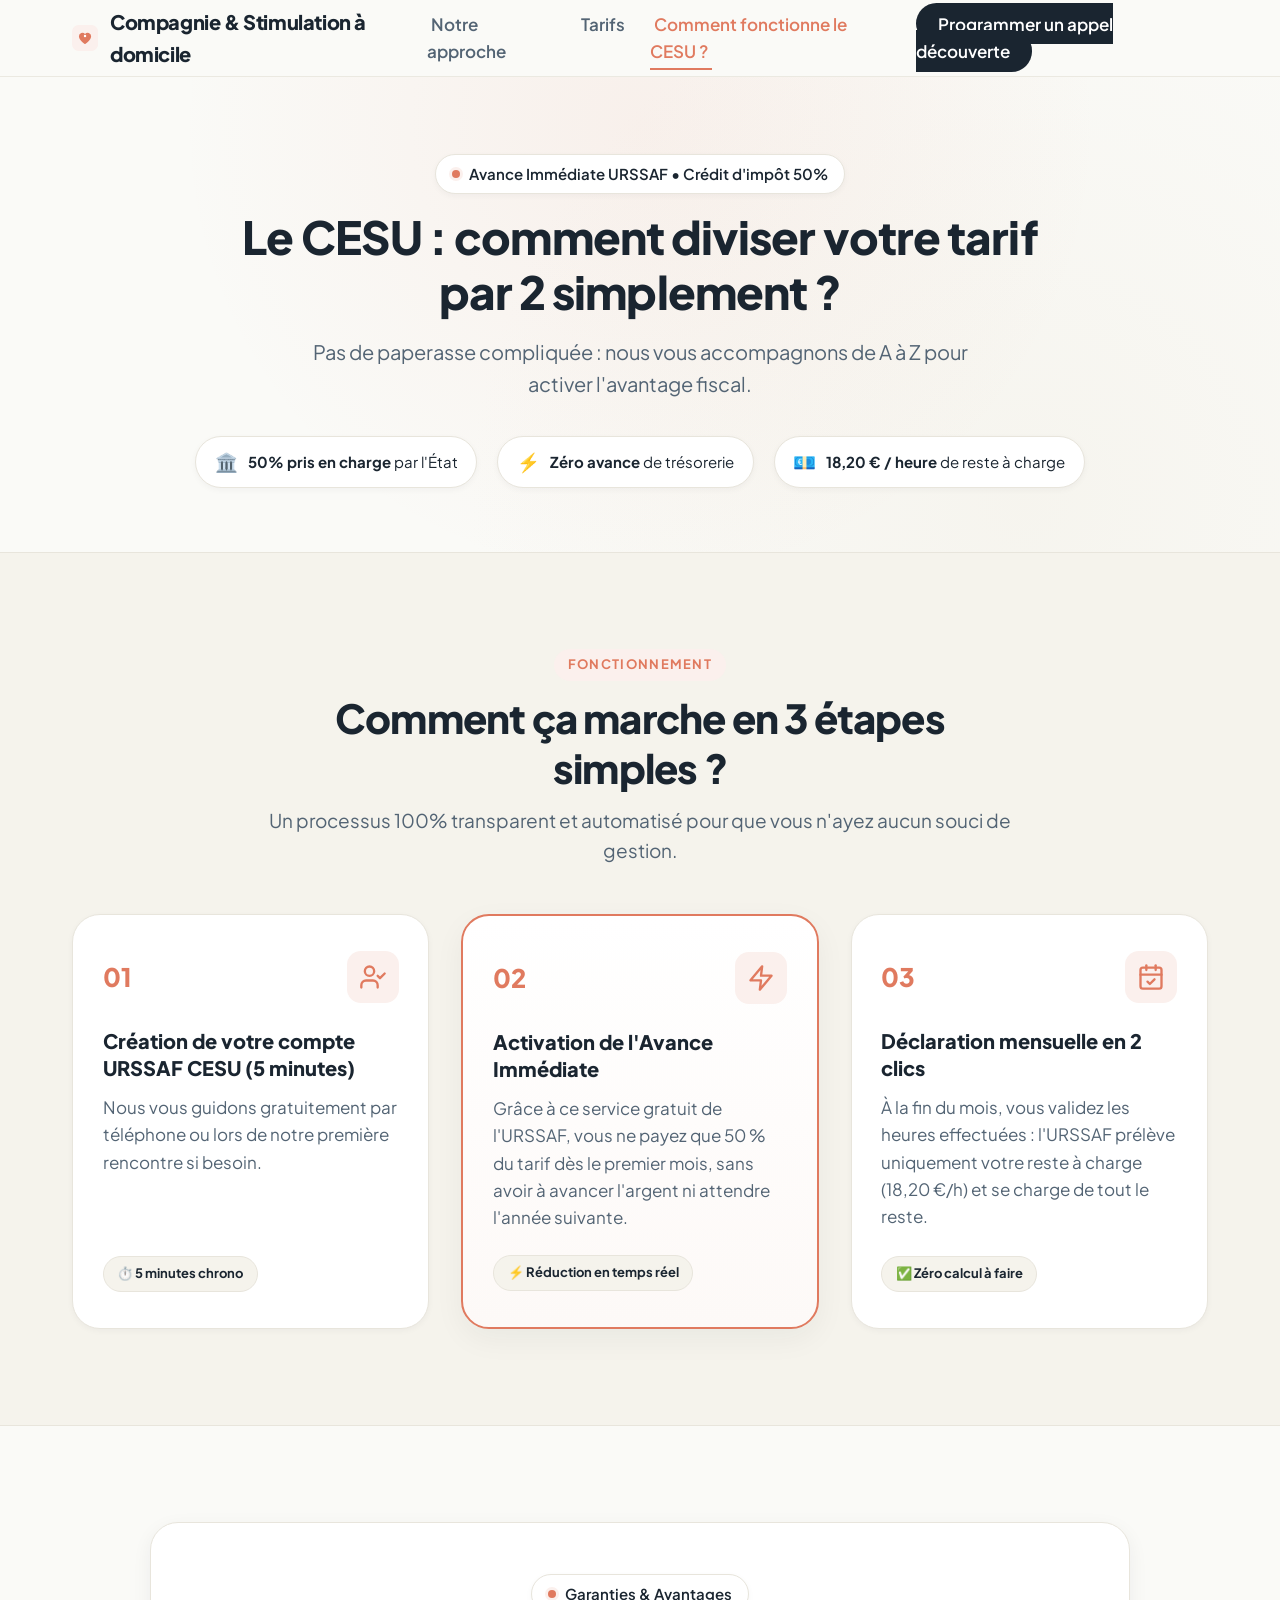
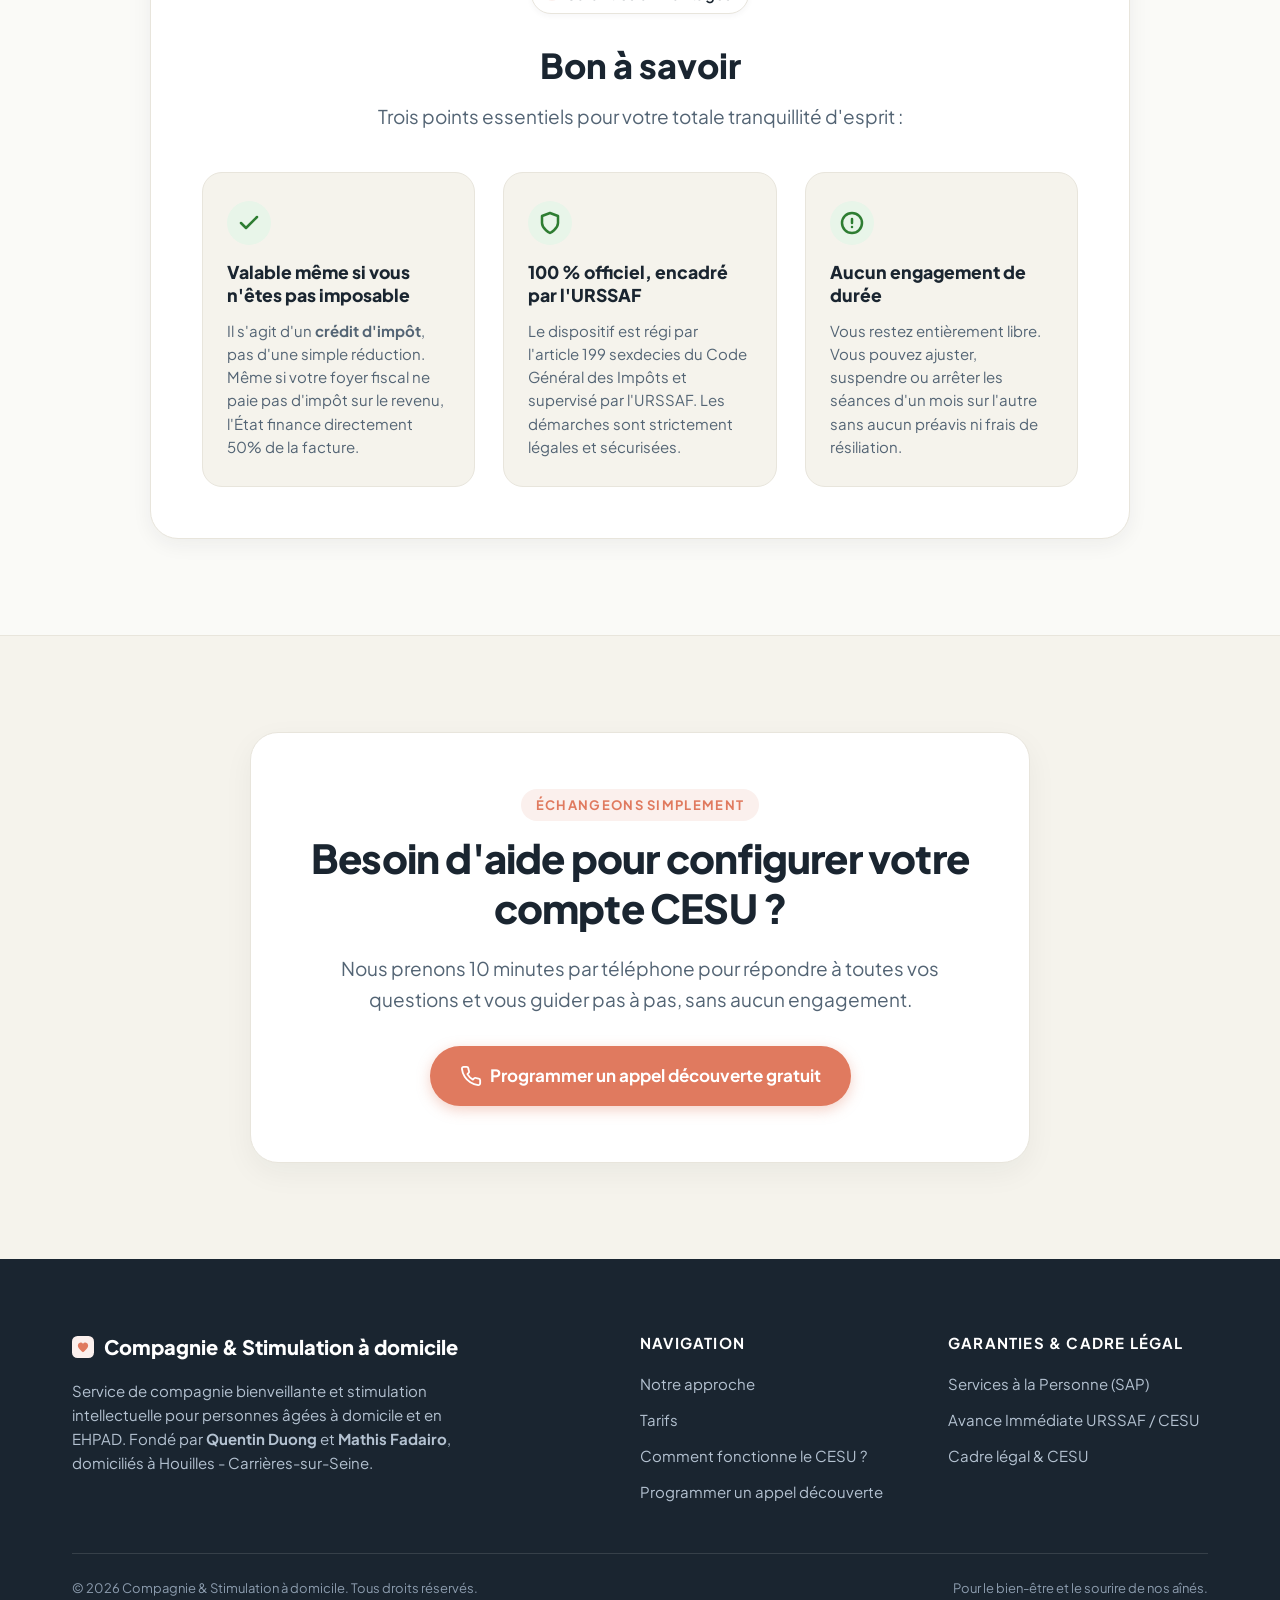
==== cesu.html @ ca04d899 "Création de la page cesu.html et ajout des liens explicatifs" ====
<!DOCTYPE html>
<html lang="fr">
<head>
  <meta charset="UTF-8">
  <meta name="viewport" content="width=device-width, initial-scale=1.0">
  <meta name="description" content="Comprendre le CESU et l'Avance Immédiate de l'URSSAF : divisez votre tarif par 2 immédiatement grâce au crédit d'impôt de 50%. Explications simples en 3 étapes.">
  <title>Le CESU : comment diviser votre tarif par 2 simplement ? | Compagnie & Stimulation</title>
  
  <!-- Google Fonts: Plus Jakarta Sans -->
  <link rel="preconnect" href="https://fonts.googleapis.com">
  <link rel="preconnect" href="https://fonts.gstatic.com" crossorigin>
  <link href="https://fonts.googleapis.com/css2?family=Plus+Jakarta+Sans:wght@400;500;600;700;800&display=swap" rel="stylesheet">
  
  <link rel="stylesheet" href="style.css?v=3">
</head>
<body>

  <!-- Header / Sticky Navigation -->
  <header class="site-header" id="header">
    <div class="container header-container">
      <a href="index.html#hero" class="brand-logo" aria-label="Accueil Compagnie & Stimulation à domicile">
        <span class="logo-icon">
          <svg width="28" height="28" viewBox="0 0 32 32" fill="none" xmlns="http://www.w3.org/2000/svg" aria-hidden="true">
            <rect width="32" height="32" rx="8" fill="var(--color-primary-light)" />
            <path d="M16 23.5s-7.5-4.875-7.5-9.75a4.25 4.25 0 0 1 7.5-2.65 4.25 4.25 0 0 1 7.5 2.65C23.5 18.625 16 23.5 16 23.5z" fill="var(--color-primary)" />
            <circle cx="16" cy="13.5" r="1.5" fill="#FFFFFF" />
          </svg>
        </span>
        <span class="logo-text">Compagnie &amp; Stimulation à domicile</span>
      </a>

      <!-- Desktop & Mobile Navigation Menu -->
      <nav class="main-nav" id="mainNav" aria-label="Navigation principale">
        <ul class="nav-links">
          <li><a href="index.html#approche" class="nav-link">Notre approche</a></li>
          <li><a href="index.html#tarifs" class="nav-link">Tarifs</a></li>
          <li><a href="cesu.html" class="nav-link active">Comment fonctionne le CESU ?</a></li>
          <li><a href="index.html#contact" class="nav-link nav-link-cta">Programmer un appel découverte</a></li>
        </ul>
      </nav>

      <!-- Mobile Hamburger Toggle -->
      <button class="nav-toggle" id="navToggle" aria-label="Ouvrir le menu de navigation" aria-expanded="false" aria-controls="mainNav">
        <span class="hamburger-bar"></span>
        <span class="hamburger-bar"></span>
        <span class="hamburger-bar"></span>
      </button>
    </div>
  </header>

  <main id="main-content">
    <!-- En-tête CESU Hero -->
    <section class="section cesu-hero-section">
      <div class="container text-center">
        <div class="badge-tag">
          <span class="badge-dot"></span>
          Avance Immédiate URSSAF • Crédit d'impôt 50%
        </div>
        <h1 class="cesu-hero-title">
          Le CESU : comment diviser votre tarif par 2 simplement ?
        </h1>
        <p class="cesu-hero-subtitle">
          Pas de paperasse compliquée : nous vous accompagnons de A à Z pour activer l'avantage fiscal.
        </p>

        <!-- Quick Summary Bar -->
        <div class="cesu-summary-bar">
          <div class="summary-pill">
            <span class="summary-icon">🏛️</span>
            <span><strong>50% pris en charge</strong> par l'État</span>
          </div>
          <div class="summary-pill">
            <span class="summary-icon">⚡</span>
            <span><strong>Zéro avance</strong> de trésorerie</span>
          </div>
          <div class="summary-pill">
            <span class="summary-icon">💶</span>
            <span><strong>18,20 € / heure</strong> de reste à charge</span>
          </div>
        </div>
      </div>
    </section>

    <!-- Comment ça marche en 3 étapes simples -->
    <section class="section section-cesu-steps">
      <div class="container">
        <div class="section-header text-center">
          <span class="section-kicker">Fonctionnement</span>
          <h2 class="section-title">Comment ça marche en 3 étapes simples ?</h2>
          <p class="section-subtitle">
            Un processus 100% transparent et automatisé pour que vous n'ayez aucun souci de gestion.
          </p>
        </div>

        <div class="cesu-steps-grid">
          <!-- Étape 1 -->
          <article class="cesu-step-card">
            <div class="step-card-header">
              <span class="step-badge-num">01</span>
              <div class="step-icon-wrap">
                <svg width="28" height="28" viewBox="0 0 24 24" fill="none" stroke="currentColor" stroke-width="2" stroke-linecap="round" stroke-linejoin="round" aria-hidden="true">
                  <path d="M16 21v-2a4 4 0 0 0-4-4H6a4 4 0 0 0-4 4v2"></path>
                  <circle cx="9" cy="7" r="4"></circle>
                  <polyline points="16 11 18 13 22 9"></polyline>
                </svg>
              </div>
            </div>
            <h3 class="step-title">Création de votre compte URSSAF CESU (5 minutes)</h3>
            <p class="step-description">
              Nous vous guidons gratuitement par téléphone ou lors de notre première rencontre si besoin.
            </p>
            <div class="step-timing-pill">⏱️ 5 minutes chrono</div>
          </article>

          <!-- Étape 2 -->
          <article class="cesu-step-card featured-step">
            <div class="step-card-header">
              <span class="step-badge-num">02</span>
              <div class="step-icon-wrap">
                <svg width="28" height="28" viewBox="0 0 24 24" fill="none" stroke="currentColor" stroke-width="2" stroke-linecap="round" stroke-linejoin="round" aria-hidden="true">
                  <path d="M13 2 3 14h9l-1 8 10-12h-9l1-8z"></path>
                </svg>
              </div>
            </div>
            <h3 class="step-title">Activation de l'Avance Immédiate</h3>
            <p class="step-description">
              Grâce à ce service gratuit de l'URSSAF, vous ne payez que 50 % du tarif dès le premier mois, sans avoir à avancer l'argent ni attendre l'année suivante.
            </p>
            <div class="step-timing-pill">⚡ Réduction en temps réel</div>
          </article>

          <!-- Étape 3 -->
          <article class="cesu-step-card">
            <div class="step-card-header">
              <span class="step-badge-num">03</span>
              <div class="step-icon-wrap">
                <svg width="28" height="28" viewBox="0 0 24 24" fill="none" stroke="currentColor" stroke-width="2" stroke-linecap="round" stroke-linejoin="round" aria-hidden="true">
                  <rect width="18" height="18" x="3" y="4" rx="2" ry="2"></rect>
                  <line x1="16" y1="2" x2="16" y2="6"></line>
                  <line x1="8" y1="2" x2="8" y2="6"></line>
                  <line x1="3" y1="10" x2="21" y2="10"></line>
                  <path d="m9 16 2 2 4-4"></path>
                </svg>
              </div>
            </div>
            <h3 class="step-title">Déclaration mensuelle en 2 clics</h3>
            <p class="step-description">
              À la fin du mois, vous validez les heures effectuées : l'URSSAF prélève uniquement votre reste à charge (18,20 €/h) et se charge de tout le reste.
            </p>
            <div class="step-timing-pill">✅ Zéro calcul à faire</div>
          </article>
        </div>
      </div>
    </section>

    <!-- Encadré "Bon à savoir" (Rassurance) -->
    <section class="section section-bon-a-savoir">
      <div class="container">
        <div class="bon-a-savoir-card">
          <div class="bon-a-savoir-header">
            <div class="badge-tag">
              <span class="badge-dot"></span>
              Garanties &amp; Avantages
            </div>
            <h2 class="bon-a-savoir-title">Bon à savoir</h2>
            <p class="bon-a-savoir-subtitle">
              Trois points essentiels pour votre totale tranquillité d'esprit :
            </p>
          </div>

          <div class="bon-a-savoir-grid">
            <!-- Point 1 -->
            <div class="bon-a-savoir-item">
              <div class="bon-icon-wrap">
                <svg width="24" height="24" viewBox="0 0 24 24" fill="none" stroke="currentColor" stroke-width="2.5" stroke-linecap="round" stroke-linejoin="round" aria-hidden="true">
                  <polyline points="20 6 9 17 4 12"></polyline>
                </svg>
              </div>
              <div class="bon-content">
                <h3 class="bon-item-title">Valable même si vous n'êtes pas imposable</h3>
                <p class="bon-item-text">
                  Il s'agit d'un <strong>crédit d'impôt</strong>, pas d'une simple réduction. Même si votre foyer fiscal ne paie pas d'impôt sur le revenu, l'État finance directement 50% de la facture.
                </p>
              </div>
            </div>

            <!-- Point 2 -->
            <div class="bon-a-savoir-item">
              <div class="bon-icon-wrap">
                <svg width="24" height="24" viewBox="0 0 24 24" fill="none" stroke="currentColor" stroke-width="2.5" stroke-linecap="round" stroke-linejoin="round" aria-hidden="true">
                  <path d="M12 22s8-4 8-10V5l-8-3-8 3v7c0 6 8 10 8 10z"></path>
                </svg>
              </div>
              <div class="bon-content">
                <h3 class="bon-item-title">100 % officiel, encadré par l'URSSAF</h3>
                <p class="bon-item-text">
                  Le dispositif est régi par l'article 199 sexdecies du Code Général des Impôts et supervisé par l'URSSAF. Les démarches sont strictement légales et sécurisées.
                </p>
              </div>
            </div>

            <!-- Point 3 -->
            <div class="bon-a-savoir-item">
              <div class="bon-icon-wrap">
                <svg width="24" height="24" viewBox="0 0 24 24" fill="none" stroke="currentColor" stroke-width="2.5" stroke-linecap="round" stroke-linejoin="round" aria-hidden="true">
                  <circle cx="12" cy="12" r="10"></circle>
                  <line x1="12" y1="8" x2="12" y2="12"></line>
                  <line x1="12" y1="16" x2="12.01" y2="16"></line>
                </svg>
              </div>
              <div class="bon-content">
                <h3 class="bon-item-title">Aucun engagement de durée</h3>
                <p class="bon-item-text">
                  Vous restez entièrement libre. Vous pouvez ajuster, suspendre ou arrêter les séances d'un mois sur l'autre sans aucun préavis ni frais de résiliation.
                </p>
              </div>
            </div>
          </div>
        </div>
      </div>
    </section>

    <!-- Bouton d'action en bas de page -->
    <section class="section section-cesu-cta">
      <div class="container text-center">
        <div class="cesu-cta-box">
          <span class="section-kicker">Échangeons simplement</span>
          <h2 class="section-title">Besoin d'aide pour configurer votre compte CESU ?</h2>
          <p class="section-subtitle cesu-cta-subtitle">
            Nous prenons 10 minutes par téléphone pour répondre à toutes vos questions et vous guider pas à pas, sans aucun engagement.
          </p>

          <a href="index.html#contact" class="btn btn-primary btn-lg-cta">
            <svg width="22" height="22" viewBox="0 0 24 24" fill="none" stroke="currentColor" stroke-width="2" stroke-linecap="round" stroke-linejoin="round" aria-hidden="true">
              <path d="M22 16.92v3a2 2 0 0 1-2.18 2 19.79 19.79 0 0 1-8.63-3.07 19.5 19.5 0 0 1-6-6 19.79 19.79 0 0 1-3.07-8.67A2 2 0 0 1 4.11 2h3a2 2 0 0 1 2 1.72 12.84 12.84 0 0 0 .7 2.81 2 2 0 0 1-.45 2.11L8.09 9.91a16 16 0 0 0 6 6l1.27-1.27a2 2 0 0 1 2.11-.45 12.84 12.84 0 0 0 2.81.7A2 2 0 0 1 22 16.92z"></path>
            </svg>
            <span>Programmer un appel découverte gratuit</span>
          </a>
        </div>
      </div>
    </section>
  </main>

  <!-- Footer -->
  <footer class="site-footer">
    <div class="container footer-container">
      <div class="footer-top">
        <div class="footer-brand">
          <div class="footer-logo">
            <span class="logo-icon small">
              <svg width="22" height="22" viewBox="0 0 32 32" fill="none" xmlns="http://www.w3.org/2000/svg" aria-hidden="true">
                <rect width="32" height="32" rx="8" fill="var(--color-primary-light)" />
                <path d="M16 23.5s-7.5-4.875-7.5-9.75a4.25 4.25 0 0 1 7.5-2.65 4.25 4.25 0 0 1 7.5 2.65C23.5 18.625 16 23.5 16 23.5z" fill="var(--color-primary)" />
              </svg>
            </span>
            <span class="footer-brand-title">Compagnie &amp; Stimulation à domicile</span>
          </div>
          <p class="footer-description">
            Service de compagnie bienveillante et stimulation intellectuelle pour personnes âgées à domicile et en EHPAD. Fondé par <strong>Quentin Duong</strong> et <strong>Mathis Fadairo</strong>, domiciliés à Houilles - Carrières-sur-Seine.
          </p>
        </div>

        <div class="footer-nav">
          <h4 class="footer-heading">Navigation</h4>
          <ul class="footer-links">
            <li><a href="index.html#approche">Notre approche</a></li>
            <li><a href="index.html#tarifs">Tarifs</a></li>
            <li><a href="cesu.html">Comment fonctionne le CESU ?</a></li>
            <li><a href="index.html#contact">Programmer un appel découverte</a></li>
          </ul>
        </div>

        <div class="footer-legal-block">
          <h4 class="footer-heading">Garanties &amp; Cadre légal</h4>
          <ul class="footer-links">
            <li><span>Services à la Personne (SAP)</span></li>
            <li><span>Avance Immédiate URSSAF / CESU</span></li>
            <li><a href="#mentions-legales" id="openLegalModal">Cadre légal &amp; CESU</a></li>
          </ul>
        </div>
      </div>

      <div class="footer-bottom">
        <p class="footer-copyright">
          © 2026 Compagnie &amp; Stimulation à domicile. Tous droits réservés.
        </p>
        <p class="footer-tagline">
          Pour le bien-être et le sourire de nos aînés.
        </p>
      </div>
    </div>
  </footer>

  <!-- Modal Cadre Légal -->
  <dialog id="legalModal" class="legal-modal">
    <div class="modal-content">
      <div class="modal-header">
        <h3 class="modal-title">Cadre légal &amp; CESU</h3>
        <button class="modal-close" id="closeLegalModal" aria-label="Fermer la boîte de dialogue">✕</button>
      </div>
      <div class="modal-body">
        <h4>1. Cadre d'intervention</h4>
        <p>Ce site présente les prestations d'accompagnement, de compagnie et de stimulation intellectuelle au profit des personnes âgées, réalisées dans le cadre du statut de particulier-employeur (CESU) à domicile ou de conventions d'animation auprès d'établissements d'accueil (EHPAD, résidences autonomie).</p>
        
        <h4>2. Crédit d'impôt &amp; Avance Immédiate</h4>
        <p>Les prestations à domicile ouvrent droit à un crédit d'impôt de 50% sur les dépenses engagées, sous réserve d'éligibilité selon l'article 199 sexdecies du Code Général des Impôts. Le dispositif d'Avance Immédiate de l'URSSAF permet de ne payer directement que 50% de la facture.</p>

        <h4>3. Données personnelles</h4>
        <p>Les échanges de courriels et informations transmises dans le cadre des demandes de contact sont strictement réservés à l'organisation de l'échange découverte et ne sont jamais communiqués à des tiers.</p>
      </div>
    </div>
  </dialog>

  <script src="script.js?v=3"></script>
</body>
</html>
---- style.css ----
/* ==========================================================================
   Compagnie & Stimulation à domicile - Style Sheet
   Front-End Architecture & UI/UX Design System
   Mobile-First, Accessible, Warm & Premium Aesthetic
   ========================================================================== */

/* --------------------------------------------------------------------------
   1. CSS Custom Properties / Design Tokens
   -------------------------------------------------------------------------- */
:root {
  /* Color Palette */
  --color-bg: #FAFAF7;           /* Warm Sand / Very light beige */
  --color-surface: #FFFFFF;      /* Clean White Card Surface */
  --color-surface-soft: #F5F3EC; /* Light Sand Tint */
  --color-surface-alt: #EFECE3;  /* Warmer Neutral */
  
  --color-text-main: #1A2530;    /* Deep Navy - High trust & contrast */
  --color-text-muted: #536474;   /* Slate Navy Muted */
  --color-text-light: #7B8E9E;   /* Subtle Navy Light */
  
  --color-primary: #E07A5F;      /* Warm Terracotta */
  --color-primary-hover: #CC654A;/* Terracotta Darkened */
  --color-primary-active: #B5543A;
  --color-primary-light: #FBF0ED;/* Pale Terracotta background tint */
  --color-primary-border: #F0C4B8;

  --color-navy: #1A2530;         /* Primary Brand Navy */
  --color-navy-hover: #26384A;
  --color-navy-light: #EBF0F5;

  --color-accent-green: #2E7D32; /* Safe reassurance / tax credit */
  --color-accent-green-bg: #E8F5E9;
  
  --color-border: #E8E5DC;       /* Subtle warm border */
  --color-border-hover: #D5CFBF;
  --color-error: #D9383A;
  --color-error-bg: #FDF2F2;

  /* Typography */
  --font-family-base: 'Plus Jakarta Sans', -apple-system, BlinkMacSystemFont, 'Segoe UI', Roboto, Helvetica, Arial, sans-serif;
  
  /* Font Sizes (Fluid Scale using clamp) */
  --font-size-xs: 0.8125rem;    /* 13px */
  --font-size-sm: 0.9375rem;    /* 15px */
  --font-size-base: 1.0625rem;  /* 17px - enhanced readability for elderly/families */
  --font-size-md: 1.1875rem;    /* 19px */
  --font-size-lg: 1.375rem;     /* 22px */
  --font-size-xl: 1.75rem;      /* 28px */
  --font-size-2xl: clamp(1.85rem, 4vw, 2.5rem);   /* 30px - 40px */
  --font-size-3xl: clamp(2.25rem, 5vw, 3.25rem);  /* 36px - 52px */

  /* Spacing */
  --space-2xs: 0.25rem;
  --space-xs: 0.5rem;
  --space-sm: 0.75rem;
  --space-md: 1rem;
  --space-lg: 1.5rem;
  --space-xl: 2rem;
  --space-2xl: 3rem;
  --space-3xl: 4.5rem;
  --space-4xl: 6rem;

  /* Shadows */
  --shadow-sm: 0 2px 6px rgba(26, 37, 48, 0.04);
  --shadow-md: 0 6px 20px rgba(26, 37, 48, 0.06);
  --shadow-lg: 0 14px 34px rgba(26, 37, 48, 0.08);
  --shadow-card: 0 10px 30px rgba(26, 37, 48, 0.05);
  --shadow-featured: 0 16px 36px rgba(224, 122, 95, 0.18), 0 4px 12px rgba(26, 37, 48, 0.05);

  /* Radii */
  --radius-sm: 8px;
  --radius-md: 14px;
  --radius-lg: 20px;
  --radius-xl: 28px;
  --radius-full: 9999px;

  /* Transitions */
  --transition-fast: 0.18s ease;
  --transition-normal: 0.28s cubic-bezier(0.16, 1, 0.3, 1);
}

/* --------------------------------------------------------------------------
   2. Reset & Global Base Styles
   -------------------------------------------------------------------------- */
*, *::before, *::after {
  box-sizing: border-box;
  margin: 0;
  padding: 0;
}

[hidden] {
  display: none !important;
}

html {
  font-family: var(--font-family-base);
  font-size: 16px;
  color: var(--color-text-main);
  background-color: var(--color-bg);
  scroll-behavior: smooth;
  -webkit-font-smoothing: antialiased;
  -moz-osx-font-smoothing: grayscale;
  line-height: 1.6;
}

body {
  min-height: 100vh;
  display: flex;
  flex-direction: column;
  overflow-x: hidden;
  background-color: var(--color-bg);
}

img, svg {
  display: block;
  max-width: 100%;
}

a {
  color: inherit;
  text-decoration: none;
  transition: color var(--transition-fast);
}

button, input, select, textarea {
  font: inherit;
}

ul {
  list-style: none;
}

/* Accessible focus outlines */
:focus-visible {
  outline: 3px solid var(--color-primary);
  outline-offset: 3px;
}

/* --------------------------------------------------------------------------
   3. Layout Utilities
   -------------------------------------------------------------------------- */
.container {
  width: 100%;
  max-width: 1200px;
  margin-left: auto;
  margin-right: auto;
  padding-left: 1.25rem;
  padding-right: 1.25rem;
}

@media (min-width: 768px) {
  .container {
    padding-left: 2rem;
    padding-right: 2rem;
  }
}

.section {
  padding-top: var(--space-3xl);
  padding-bottom: var(--space-3xl);
  position: relative;
}

@media (min-width: 992px) {
  .section {
    padding-top: var(--space-4xl);
    padding-bottom: var(--space-4xl);
  }
}

.text-center {
  text-align: center;
}

.section-header {
  max-width: 760px;
  margin-left: auto;
  margin-right: auto;
  margin-bottom: var(--space-2xl);
}

.section-kicker {
  display: inline-block;
  font-size: var(--font-size-xs);
  font-weight: 700;
  text-transform: uppercase;
  letter-spacing: 0.1em;
  color: var(--color-primary);
  background-color: var(--color-primary-light);
  padding: 0.35rem 0.9rem;
  border-radius: var(--radius-full);
  margin-bottom: var(--space-sm);
}

.section-title {
  font-size: var(--font-size-2xl);
  font-weight: 800;
  color: var(--color-navy);
  line-height: 1.25;
  margin-bottom: var(--space-sm);
  letter-spacing: -0.02em;
}

.section-subtitle {
  font-size: var(--font-size-md);
  color: var(--color-text-muted);
  line-height: 1.6;
}

/* --------------------------------------------------------------------------
   4. Buttons & Badges
   -------------------------------------------------------------------------- */
.btn {
  display: inline-flex;
  align-items: center;
  justify-content: center;
  gap: 0.5rem;
  font-weight: 700;
  font-size: var(--font-size-base);
  padding: 0.9rem 1.75rem;
  border-radius: var(--radius-full);
  border: 2px solid transparent;
  cursor: pointer;
  transition: all var(--transition-normal);
  text-align: center;
  white-space: nowrap;
}

.btn-primary {
  background-color: var(--color-primary);
  color: #FFFFFF;
  box-shadow: 0 4px 14px rgba(224, 122, 95, 0.35);
}

.btn-primary:hover {
  background-color: var(--color-primary-hover);
  transform: translateY(-2px);
  box-shadow: 0 6px 20px rgba(224, 122, 95, 0.45);
}

.btn-primary:active {
  background-color: var(--color-primary-active);
  transform: translateY(0);
}

.btn-secondary {
  background-color: transparent;
  color: var(--color-navy);
  border-color: var(--color-navy);
}

.btn-secondary:hover {
  background-color: var(--color-navy);
  color: #FFFFFF;
  transform: translateY(-2px);
  box-shadow: 0 6px 18px rgba(26, 37, 48, 0.2);
}

.btn-secondary:active {
  transform: translateY(0);
}

.btn-outline {
  background-color: transparent;
  color: var(--color-primary);
  border: 2px solid var(--color-primary);
}

.btn-outline:hover {
  background-color: var(--color-primary);
  color: #FFFFFF;
  transform: translateY(-2px);
}

.btn-block {
  width: 100%;
}

.badge-tag {
  display: inline-flex;
  align-items: center;
  gap: 0.6rem;
  padding: 0.45rem 1rem;
  background-color: #FFFFFF;
  border: 1px solid var(--color-border);
  border-radius: var(--radius-full);
  font-size: var(--font-size-sm);
  font-weight: 600;
  color: var(--color-navy);
  box-shadow: var(--shadow-sm);
  margin-bottom: var(--space-md);
}

.badge-dot {
  width: 8px;
  height: 8px;
  border-radius: 50%;
  background-color: var(--color-primary);
  display: inline-block;
  box-shadow: 0 0 0 3px var(--color-primary-light);
}

/* --------------------------------------------------------------------------
   5. Header & Navigation (Sticky & Responsive)
   -------------------------------------------------------------------------- */
.site-header {
  position: sticky;
  top: 0;
  z-index: 100;
  background-color: rgba(250, 250, 247, 0.92);
  backdrop-filter: blur(12px);
  -webkit-backdrop-filter: blur(12px);
  border-bottom: 1px solid rgba(232, 229, 220, 0.8);
  transition: all var(--transition-fast);
}

.site-header.scrolled {
  background-color: rgba(255, 255, 255, 0.96);
  box-shadow: var(--shadow-sm);
}

.header-container {
  display: flex;
  align-items: center;
  justify-content: space-between;
  height: 4.75rem;
}

.brand-logo {
  display: flex;
  align-items: center;
  gap: 0.75rem;
  text-decoration: none;
}

.logo-icon {
  display: flex;
  align-items: center;
  justify-content: center;
}

.logo-text {
  font-size: 1.25rem;
  font-weight: 800;
  color: var(--color-navy);
  letter-spacing: -0.02em;
}

/* Desktop Navigation */
.main-nav {
  display: flex;
  align-items: center;
}

.nav-links {
  display: flex;
  align-items: center;
  gap: 1.5rem;
}

.nav-link {
  font-size: var(--font-size-base);
  font-weight: 600;
  color: var(--color-text-muted);
  padding: 0.5rem 0.25rem;
  position: relative;
  transition: color var(--transition-fast);
}

.nav-link:hover,
.nav-link.active {
  color: var(--color-primary);
}

.nav-link::after {
  content: '';
  position: absolute;
  bottom: 0;
  left: 0;
  width: 0;
  height: 2px;
  background-color: var(--color-primary);
  transition: width var(--transition-fast);
}

.nav-link:hover::after,
.nav-link.active::after {
  width: 100%;
}

.nav-link-cta {
  background-color: var(--color-navy);
  color: #FFFFFF !important;
  padding: 0.6rem 1.35rem;
  border-radius: var(--radius-full);
  transition: all var(--transition-fast);
}

.nav-link-cta::after {
  display: none;
}

.nav-link-cta:hover {
  background-color: var(--color-primary);
  transform: translateY(-1px);
}

/* Mobile Hamburger */
.nav-toggle {
  display: none;
  background: none;
  border: none;
  cursor: pointer;
  padding: 0.5rem;
  flex-direction: column;
  justify-content: space-around;
  width: 40px;
  height: 40px;
}

.hamburger-bar {
  width: 24px;
  height: 2.5px;
  background-color: var(--color-navy);
  border-radius: 2px;
  transition: transform var(--transition-fast), opacity var(--transition-fast);
}

@media (max-width: 1080px) {
  .nav-toggle {
    display: flex;
  }

  .main-nav {
    position: fixed;
    top: 4.75rem;
    left: 0;
    width: 100%;
    background-color: var(--color-surface);
    border-bottom: 1px solid var(--color-border);
    box-shadow: var(--shadow-lg);
    padding: 1.5rem 2rem 2rem;
    transform: translateY(-120%);
    opacity: 0;
    visibility: hidden;
    transition: all var(--transition-normal);
  }

  .main-nav.is-open {
    transform: translateY(0);
    opacity: 1;
    visibility: visible;
  }

  .nav-links {
    flex-direction: column;
    align-items: stretch;
    gap: 1.25rem;
    text-align: center;
  }

  .nav-link {
    font-size: 1.15rem;
    padding: 0.75rem;
  }

  .nav-link-cta {
    display: block;
    margin-top: 0.5rem;
  }

  /* Hamburger transform animation */
  .nav-toggle[aria-expanded="true"] .hamburger-bar:nth-child(1) {
    transform: translateY(7px) rotate(45deg);
  }
  .nav-toggle[aria-expanded="true"] .hamburger-bar:nth-child(2) {
    opacity: 0;
  }
  .nav-toggle[aria-expanded="true"] .hamburger-bar:nth-child(3) {
    transform: translateY(-7px) rotate(-45deg);
  }
}

/* --------------------------------------------------------------------------
   6. Hero Section
   -------------------------------------------------------------------------- */
.hero-section {
  padding-top: clamp(2.5rem, 5vw, 4.5rem);
  padding-bottom: clamp(3rem, 6vw, 5.5rem);
  background: radial-gradient(circle at 80% 20%, rgba(224, 122, 95, 0.08) 0%, transparent 50%),
              radial-gradient(circle at 20% 80%, rgba(245, 243, 236, 0.9) 0%, transparent 60%);
}

.hero-container {
  display: grid;
  grid-template-columns: 1fr;
  gap: 2.75rem;
  align-items: center;
}

@media (min-width: 992px) {
  .hero-container {
    grid-template-columns: 1.15fr 0.85fr;
    gap: 3.5rem;
  }
}

.hero-title {
  font-size: var(--font-size-3xl);
  font-weight: 800;
  line-height: 1.15;
  color: var(--color-navy);
  letter-spacing: -0.03em;
  margin-bottom: var(--space-md);
}

.hero-subtitle {
  font-size: clamp(1.1rem, 2vw, 1.25rem);
  color: var(--color-text-muted);
  line-height: 1.6;
  margin-bottom: var(--space-xl);
  max-width: 580px;
}

.hero-actions {
  display: flex;
  flex-direction: column;
  gap: 1rem;
  margin-bottom: var(--space-xl);
}

@media (min-width: 560px) {
  .hero-actions {
    flex-direction: row;
    align-items: center;
  }
}

.hero-trust-row {
  display: flex;
  flex-direction: column;
  gap: 0.75rem;
  padding-top: var(--space-md);
  border-top: 1px solid var(--color-border);
}

@media (min-width: 560px) {
  .hero-trust-row {
    flex-direction: row;
    gap: 1.5rem;
  }
}

.trust-item {
  display: flex;
  align-items: center;
  gap: 0.5rem;
  font-size: var(--font-size-sm);
  font-weight: 600;
  color: var(--color-text-muted);
}

.trust-icon {
  color: var(--color-primary);
  flex-shrink: 0;
}

/* Hero Visual & Feature Cards */
.hero-visual {
  position: relative;
}

.hero-card-preview {
  background-color: var(--color-surface);
  border-radius: var(--radius-xl);
  padding: 2rem;
  box-shadow: var(--shadow-lg);
  border: 1px solid var(--color-border);
  position: relative;
}

.preview-badge {
  display: inline-block;
  font-size: var(--font-size-xs);
  font-weight: 700;
  color: var(--color-primary);
  background-color: var(--color-primary-light);
  padding: 0.35rem 0.8rem;
  border-radius: var(--radius-full);
  margin-bottom: 1.25rem;
}

.activity-visual-grid {
  display: grid;
  grid-template-columns: repeat(2, 1fr);
  gap: 0.75rem;
  margin-bottom: 1.75rem;
}

.activity-pill {
  display: flex;
  align-items: center;
  gap: 0.6rem;
  padding: 0.75rem 0.9rem;
  background-color: var(--color-surface-soft);
  border-radius: var(--radius-md);
  font-size: var(--font-size-xs);
  font-weight: 600;
  color: var(--color-navy);
  border: 1px solid rgba(232, 229, 220, 0.8);
  transition: transform var(--transition-fast), background var(--transition-fast);
}

.activity-pill:hover {
  transform: translateY(-2px);
  background-color: #FFFFFF;
}

.activity-emoji {
  font-size: 1.2rem;
}

.preview-quote-card {
  background-color: var(--color-bg);
  border-radius: var(--radius-lg);
  padding: 1.35rem;
  border-left: 4px solid var(--color-primary);
}

.quote-header {
  display: flex;
  align-items: center;
  gap: 0.85rem;
  margin-bottom: 0.75rem;
}

.founder-avatars {
  display: flex;
  align-items: center;
}

.avatar-photo {
  width: 44px;
  height: 44px;
  border-radius: 50%;
  object-fit: cover;
  border: 2px solid #FFFFFF;
  box-shadow: var(--shadow-sm);
}

.avatar-photo:nth-child(2) {
  margin-left: -12px;
}

.avatar-tag {
  width: 38px;
  height: 38px;
  border-radius: 50%;
  background: linear-gradient(135deg, var(--color-navy) 0%, #34495e 100%);
  color: #FFFFFF;
  font-size: 0.68rem;
  font-weight: 700;
  display: flex;
  align-items: center;
  justify-content: center;
  border: 2px solid #FFFFFF;
  box-shadow: var(--shadow-sm);
}

.avatar-tag:nth-child(2) {
  margin-left: -10px;
  background: linear-gradient(135deg, var(--color-primary) 0%, #b8553c 100%);
}

.quote-meta strong {
  display: block;
  font-size: var(--font-size-sm);
  color: var(--color-navy);
}

.quote-meta span {
  font-size: var(--font-size-xs);
  color: var(--color-text-muted);
}

.quote-text {
  font-size: var(--font-size-sm);
  font-style: italic;
  color: var(--color-text-main);
  line-height: 1.5;
  margin-bottom: 0.85rem;
}

.report-badge {
  display: flex;
  align-items: center;
  gap: 0.5rem;
  font-size: var(--font-size-xs);
  font-weight: 700;
  color: var(--color-accent-green);
}

/* --------------------------------------------------------------------------
   7. Section : Notre Approche (3 Blocs)
   -------------------------------------------------------------------------- */
.section-approach {
  background-color: var(--color-surface-soft);
  border-top: 1px solid var(--color-border);
  border-bottom: 1px solid var(--color-border);
}

.cards-grid {
  display: grid;
  grid-template-columns: 1fr;
  gap: 1.75rem;
}

@media (min-width: 768px) {
  .cards-grid.three-columns {
    grid-template-columns: repeat(3, 1fr);
  }
}

.approach-card {
  background-color: var(--color-surface);
  border-radius: var(--radius-lg);
  padding: 2.25rem 1.85rem;
  border: 1px solid var(--color-border);
  box-shadow: var(--shadow-sm);
  display: flex;
  flex-direction: column;
  transition: all var(--transition-normal);
  position: relative;
}

.approach-card:hover {
  transform: translateY(-5px);
  box-shadow: var(--shadow-lg);
  border-color: var(--color-primary-border);
}

.card-icon-wrapper {
  width: 58px;
  height: 58px;
  border-radius: var(--radius-md);
  background-color: var(--color-primary-light);
  color: var(--color-primary);
  display: flex;
  align-items: center;
  justify-content: center;
  margin-bottom: 1.35rem;
  transition: background-color var(--transition-fast), transform var(--transition-fast);
}

.approach-card:hover .card-icon-wrapper {
  background-color: var(--color-primary);
  color: #FFFFFF;
  transform: scale(1.05);
}

.card-title {
  font-size: 1.25rem;
  font-weight: 800;
  color: var(--color-navy);
  margin-bottom: 0.85rem;
  letter-spacing: -0.01em;
}

.card-text {
  font-size: var(--font-size-base);
  color: var(--color-text-muted);
  line-height: 1.6;
  margin-bottom: 1.5rem;
  flex-grow: 1;
}

.card-footer-badge {
  font-size: var(--font-size-xs);
  font-weight: 700;
  color: var(--color-navy);
  background-color: var(--color-surface-soft);
  padding: 0.4rem 0.85rem;
  border-radius: var(--radius-full);
  align-self: flex-start;
  border: 1px solid var(--color-border);
}

/* Team Showcase Card (Quentin Duong & Mathis Fadairo) */
.team-showcase-card {
  margin-top: 3.5rem;
  background-color: var(--color-surface);
  border-radius: var(--radius-xl);
  padding: clamp(2rem, 4vw, 3rem);
  border: 1px solid var(--color-border);
  box-shadow: var(--shadow-md);
}

.team-showcase-header {
  text-align: center;
  max-width: 680px;
  margin: 0 auto 2.5rem;
}

.team-badge {
  display: inline-block;
  font-size: var(--font-size-xs);
  font-weight: 700;
  text-transform: uppercase;
  letter-spacing: 0.08em;
  color: var(--color-primary);
  background-color: var(--color-primary-light);
  padding: 0.35rem 0.9rem;
  border-radius: var(--radius-full);
  margin-bottom: 0.65rem;
}

.team-title {
  font-size: clamp(1.4rem, 3vw, 1.85rem);
  font-weight: 800;
  color: var(--color-navy);
  margin-bottom: 0.75rem;
  letter-spacing: -0.01em;
}

.team-subtitle {
  font-size: var(--font-size-base);
  color: var(--color-text-muted);
  line-height: 1.6;
}

.team-members-grid {
  display: grid;
  grid-template-columns: 1fr;
  gap: 2rem;
  margin-bottom: 2rem;
}

@media (min-width: 768px) {
  .team-members-grid {
    grid-template-columns: 1fr 1fr;
  }
}

.team-member-card {
  display: flex;
  flex-direction: column;
  align-items: center;
  text-align: center;
  background-color: var(--color-surface-soft);
  border-radius: var(--radius-lg);
  padding: 2.25rem 1.75rem;
  border: 1px solid var(--color-border);
  transition: transform var(--transition-normal), box-shadow var(--transition-normal), border-color var(--transition-normal);
}

.team-member-card:hover {
  transform: translateY(-5px);
  box-shadow: var(--shadow-lg);
  border-color: var(--color-primary-border);
}

.member-photo-wrap {
  position: relative;
  width: 150px;
  height: 150px;
  margin-bottom: 1.25rem;
}

.member-photo {
  width: 100%;
  height: 100%;
  border-radius: 50%;
  object-fit: cover;
  border: 4px solid #FFFFFF;
  box-shadow: 0 8px 20px rgba(26, 37, 48, 0.12);
}

.member-status-pill {
  position: absolute;
  bottom: 6px;
  right: 6px;
  background-color: #2E7D32;
  color: #FFFFFF;
  font-size: 0.75rem;
  font-weight: 700;
  padding: 0.2rem 0.65rem;
  border-radius: var(--radius-full);
  border: 2px solid #FFFFFF;
  box-shadow: var(--shadow-sm);
}

.member-name {
  font-size: 1.35rem;
  font-weight: 800;
  color: var(--color-navy);
  margin-bottom: 0.25rem;
}

.member-role {
  display: inline-block;
  font-size: var(--font-size-xs);
  font-weight: 700;
  color: var(--color-primary);
  margin-bottom: 0.85rem;
}

.member-desc {
  font-size: var(--font-size-sm);
  color: var(--color-text-muted);
  line-height: 1.55;
}

.location-banner {
  display: flex;
  align-items: flex-start;
  gap: 0.85rem;
  background-color: #FFFFFF;
  border-radius: var(--radius-md);
  padding: 1.25rem 1.5rem;
  border: 1px solid var(--color-border);
  font-size: var(--font-size-sm);
  color: var(--color-text-main);
  line-height: 1.55;
  box-shadow: var(--shadow-sm);
}

.location-icon {
  color: var(--color-primary);
  flex-shrink: 0;
  margin-top: 2px;
}

/* --------------------------------------------------------------------------
   8. Section : Tarifs Familles (Crucial: Crossed-out price design)
   -------------------------------------------------------------------------- */
.section-pricing {
  background-color: var(--color-bg);
}

.pricing-lead {
  max-width: 680px;
  margin-left: auto;
  margin-right: auto;
}

.tax-advantage-banner {
  margin-top: 1.75rem;
  background-color: #FFFFFF;
  border: 1px solid #D1E7DD;
  border-radius: var(--radius-lg);
  padding: 1.25rem 1.75rem;
  box-shadow: var(--shadow-sm);
  display: inline-flex;
  flex-direction: column;
  gap: 0.5rem;
  align-items: center;
  text-align: center;
}

@media (min-width: 768px) {
  .tax-advantage-banner {
    flex-direction: row;
    gap: 1.25rem;
    text-align: left;
  }
}

.tax-badge {
  display: inline-flex;
  align-items: center;
  gap: 0.5rem;
  background-color: var(--color-accent-green-bg);
  color: var(--color-accent-green);
  font-weight: 700;
  font-size: var(--font-size-sm);
  padding: 0.4rem 0.9rem;
  border-radius: var(--radius-full);
  white-space: nowrap;
}

.tax-text {
  font-size: var(--font-size-sm);
  color: var(--color-text-main);
}

.pricing-grid {
  display: grid;
  grid-template-columns: 1fr;
  gap: 2rem;
  align-items: stretch;
}

@media (min-width: 900px) {
  .pricing-grid.three-columns {
    grid-template-columns: repeat(3, 1fr);
  }
}

.pricing-card {
  background-color: var(--color-surface);
  border-radius: var(--radius-xl);
  padding: 2.25rem 2rem;
  border: 1px solid var(--color-border);
  box-shadow: var(--shadow-card);
  display: flex;
  flex-direction: column;
  transition: all var(--transition-normal);
  position: relative;
}

.pricing-card:hover {
  transform: translateY(-6px);
  box-shadow: var(--shadow-lg);
}

/* Featured / Highlighted Card (Pack Régulier) */
.featured-pricing-card {
  border: 2px solid var(--color-primary);
  box-shadow: var(--shadow-featured);
  background: linear-gradient(180deg, #FFFFFF 0%, #FDF9F7 100%);
  position: relative;
}

@media (min-width: 900px) {
  .featured-pricing-card {
    transform: scale(1.03);
  }
  .featured-pricing-card:hover {
    transform: scale(1.05) translateY(-6px);
  }
}

.popular-ribbon {
  position: absolute;
  top: -14px;
  left: 50%;
  transform: translateX(-50%);
  background-color: var(--color-primary);
  color: #FFFFFF;
  font-size: var(--font-size-xs);
  font-weight: 800;
  letter-spacing: 0.05em;
  text-transform: uppercase;
  padding: 0.35rem 1.1rem;
  border-radius: var(--radius-full);
  box-shadow: 0 4px 12px rgba(224, 122, 95, 0.4);
  white-space: nowrap;
}

.pricing-card-header {
  margin-bottom: 1.5rem;
}

.plan-name {
  font-size: 1.5rem;
  font-weight: 800;
  color: var(--color-navy);
  letter-spacing: -0.01em;
}

.plan-volume {
  display: inline-block;
  font-size: 0.9rem;
  font-weight: 700;
  color: var(--color-primary);
  background-color: var(--color-primary-light);
  padding: 0.2rem 0.65rem;
  border-radius: var(--radius-sm);
  margin-top: 0.35rem;
  margin-bottom: 0.75rem;
}

.plan-desc {
  font-size: var(--font-size-sm);
  color: var(--color-text-muted);
  line-height: 1.45;
}

/* Price Box & Crossed-out price styling */
.price-box {
  background-color: var(--color-bg);
  border-radius: var(--radius-md);
  padding: 1.35rem;
  margin-bottom: 1.75rem;
  border: 1px solid var(--color-border);
}

.old-price-line {
  display: flex;
  align-items: center;
  gap: 0.5rem;
  margin-bottom: 0.25rem;
}

.old-price-label {
  font-size: var(--font-size-xs);
  color: var(--color-text-light);
  font-weight: 600;
  text-transform: uppercase;
  letter-spacing: 0.05em;
}

/* CRUCIAL PRICE CROSSED OUT */
.strikethrough-price {
  font-size: 1.15rem;
  font-weight: 700;
  color: #8C98A4;
  text-decoration: line-through;
  text-decoration-thickness: 2.5px;
  text-decoration-color: var(--color-error);
}

.current-price-wrap {
  display: flex;
  flex-direction: column;
  gap: 0.15rem;
  margin-top: 0.2rem;
}

.price-label-payer {
  font-size: var(--font-size-xs);
  font-weight: 700;
  color: var(--color-navy);
  margin-bottom: 0.2rem;
}

.price-value {
  font-size: 2.25rem;
  font-weight: 800;
  color: var(--color-navy);
  line-height: 1.1;
  letter-spacing: -0.02em;
}

.price-value.highlight-price {
  color: var(--color-primary);
}

.price-period {
  font-size: 0.9rem;
  font-weight: 700;
  color: var(--color-accent-green);
}

.price-tag-sub {
  font-size: var(--font-size-xs);
  color: var(--color-text-muted);
  margin-top: 0.4rem;
  padding-top: 0.4rem;
  border-top: 1px dashed var(--color-border);
}

/* Features List */
.pricing-features {
  flex-grow: 1;
  margin-bottom: 1.75rem;
}

.features-label {
  font-size: var(--font-size-xs);
  font-weight: 700;
  text-transform: uppercase;
  letter-spacing: 0.06em;
  color: var(--color-navy);
  margin-bottom: 0.85rem;
}

.features-list {
  display: flex;
  flex-direction: column;
  gap: 0.75rem;
}

.feature-item {
  display: flex;
  align-items: flex-start;
  gap: 0.65rem;
  font-size: var(--font-size-sm);
  color: var(--color-text-main);
  line-height: 1.45;
}

.check-icon {
  color: var(--color-accent-green);
  flex-shrink: 0;
  margin-top: 2px;
}

.pricing-action {
  margin-top: auto;
}

.pricing-footnote {
  text-align: center;
  max-width: 800px;
  margin: 2.5rem auto 0;
  font-size: var(--font-size-xs);
  color: var(--color-text-light);
  line-height: 1.5;
}

/* --------------------------------------------------------------------------
   9. Section : Contact / Appel à l'action final
   -------------------------------------------------------------------------- */
.section-contact {
  background-color: var(--color-surface-soft);
  border-top: 1px solid var(--color-border);
}

.contact-container-form {
  max-width: 720px;
  margin: 0 auto;
}

.contact-form-card {
  background-color: var(--color-surface);
  border-radius: var(--radius-xl);
  padding: clamp(2rem, 5vw, 3rem) clamp(1.5rem, 4vw, 2.5rem);
  box-shadow: var(--shadow-card);
  border: 1px solid var(--color-border);
  transition: transform var(--transition-normal), box-shadow var(--transition-normal);
}

.contact-form-card:hover {
  box-shadow: var(--shadow-lg);
}

.contact-form {
  display: flex;
  flex-direction: column;
  gap: 1.25rem;
}

.form-row.two-fields {
  display: grid;
  grid-template-columns: 1fr;
  gap: 1.25rem;
}

@media (min-width: 620px) {
  .form-row.two-fields {
    grid-template-columns: 1fr 1fr;
  }
}

.form-group {
  display: flex;
  flex-direction: column;
  gap: 0.4rem;
  position: relative;
}

.form-label {
  font-size: 0.9rem;
  font-weight: 700;
  color: var(--color-navy);
}

.required {
  color: var(--color-primary);
}

.form-input,
.form-select,
.form-textarea {
  width: 100%;
  padding: 0.85rem 1.1rem;
  border: 1.5px solid var(--color-border);
  border-radius: var(--radius-md);
  background-color: #FFFFFF;
  color: var(--color-text-main);
  font-size: var(--font-size-base);
  transition: all var(--transition-fast);
}

.form-input:hover,
.form-select:hover,
.form-textarea:hover {
  border-color: var(--color-border-hover);
}

.form-input:focus,
.form-select:focus,
.form-textarea:focus {
  outline: none;
  border-color: var(--color-primary);
  box-shadow: 0 0 0 4px var(--color-primary-light);
}

.form-input.has-error,
.form-select.has-error,
.form-textarea.has-error {
  border-color: var(--color-error);
  background-color: var(--color-error-bg);
}

.field-error {
  display: none;
  font-size: 0.8rem;
  font-weight: 600;
  color: var(--color-error);
  margin-top: 0.2rem;
}

.field-error.visible {
  display: block;
}

.select-wrapper {
  position: relative;
}

.select-wrapper::after {
  content: '';
  position: absolute;
  top: 50%;
  right: 1.1rem;
  transform: translateY(-50%);
  width: 0;
  height: 0;
  border-left: 5px solid transparent;
  border-right: 5px solid transparent;
  border-top: 6px solid var(--color-navy);
  pointer-events: none;
}

.form-select {
  appearance: none;
  -webkit-appearance: none;
  cursor: pointer;
}

.form-textarea {
  resize: vertical;
  min-height: 95px;
}

.btn-submit {
  margin-top: 0.5rem;
  padding: 1.1rem 2rem;
  font-size: 1.1rem;
}

.form-disclaimer {
  font-size: var(--font-size-xs);
  color: var(--color-text-muted);
  text-align: center;
  margin-top: 0.25rem;
}

/* Success Confirmation Banner */
.form-success-banner[hidden],
.form-error-banner[hidden] {
  display: none !important;
}

.form-success-banner {
  margin-top: 1.75rem;
  background-color: #EBF8EE;
  border: 1.5px solid #A3D9A5;
  border-radius: var(--radius-lg);
  padding: 1.5rem;
  display: flex;
  gap: 1.25rem;
  align-items: flex-start;
  animation: fadeIn 0.4s ease-out;
}

.success-icon-wrap {
  width: 44px;
  height: 44px;
  border-radius: 50%;
  background-color: var(--color-accent-green);
  color: #FFFFFF;
  display: flex;
  align-items: center;
  justify-content: center;
  flex-shrink: 0;
}

.success-title {
  font-size: 1.15rem;
  font-weight: 800;
  color: #1B5E20;
  margin-bottom: 0.35rem;
}

.success-desc {
  font-size: var(--font-size-sm);
  color: #2E5C38;
  line-height: 1.5;
}

/* Error Confirmation Banner */
.form-error-banner {
  margin-top: 1.75rem;
  background-color: var(--color-error-bg);
  border: 1.5px solid #F5C2C7;
  border-radius: var(--radius-lg);
  padding: 1.5rem;
  display: flex;
  gap: 1.25rem;
  align-items: flex-start;
  animation: fadeIn 0.4s ease-out;
}

.error-icon-wrap {
  width: 44px;
  height: 44px;
  border-radius: 50%;
  background-color: var(--color-error);
  color: #FFFFFF;
  display: flex;
  align-items: center;
  justify-content: center;
  flex-shrink: 0;
}

.error-title {
  font-size: 1.15rem;
  font-weight: 800;
  color: var(--color-error);
  margin-bottom: 0.35rem;
}

.error-desc {
  font-size: var(--font-size-sm);
  color: #842029;
  line-height: 1.5;
}

/* --------------------------------------------------------------------------
   10. Footer
   -------------------------------------------------------------------------- */
.site-footer {
  background-color: var(--color-navy);
  color: #FFFFFF;
  padding-top: var(--space-3xl);
  padding-bottom: var(--space-2xl);
  margin-top: auto;
}

.footer-top {
  display: grid;
  grid-template-columns: 1fr;
  gap: 2.5rem;
  padding-bottom: var(--space-2xl);
  border-bottom: 1px solid rgba(255, 255, 255, 0.12);
}

@media (min-width: 768px) {
  .footer-top {
    grid-template-columns: 2fr 1fr 1fr;
    gap: 3rem;
  }
}

.footer-logo {
  display: flex;
  align-items: center;
  gap: 0.65rem;
  margin-bottom: 1rem;
}

.footer-brand-title {
  font-size: 1.25rem;
  font-weight: 800;
  color: #FFFFFF;
}

.footer-description {
  font-size: var(--font-size-sm);
  color: #B4C2D1;
  line-height: 1.6;
  max-width: 420px;
}

.footer-heading {
  font-size: var(--font-size-sm);
  font-weight: 700;
  text-transform: uppercase;
  letter-spacing: 0.08em;
  color: #FFFFFF;
  margin-bottom: 1rem;
}

.footer-links {
  display: flex;
  flex-direction: column;
  gap: 0.65rem;
}

.footer-links li a,
.footer-links li span {
  font-size: var(--font-size-sm);
  color: #B4C2D1;
  transition: color var(--transition-fast);
}

.footer-links li a:hover {
  color: var(--color-primary);
  text-decoration: underline;
}

.footer-bottom {
  display: flex;
  flex-direction: column;
  gap: 0.75rem;
  padding-top: 1.5rem;
  align-items: center;
  text-align: center;
  font-size: var(--font-size-xs);
  color: #8C9CAE;
}

@media (min-width: 768px) {
  .footer-bottom {
    flex-direction: row;
    justify-content: space-between;
    text-align: left;
  }
}

/* --------------------------------------------------------------------------
   11. Modal Dialog (Mentions Légales)
   -------------------------------------------------------------------------- */
.legal-modal {
  border: none;
  border-radius: var(--radius-xl);
  padding: 0;
  max-width: 600px;
  width: 90%;
  margin: auto;
  box-shadow: 0 25px 60px rgba(0, 0, 0, 0.3);
  background: #FFFFFF;
}

.legal-modal::backdrop {
  background: rgba(26, 37, 48, 0.6);
  backdrop-filter: blur(4px);
}

.modal-content {
  padding: 2rem;
  max-height: 85vh;
  overflow-y: auto;
}

.modal-header {
  display: flex;
  align-items: center;
  justify-content: space-between;
  border-bottom: 1px solid var(--color-border);
  padding-bottom: 1rem;
  margin-bottom: 1.5rem;
}

.modal-title {
  font-size: 1.35rem;
  font-weight: 800;
  color: var(--color-navy);
}

.modal-close {
  background: none;
  border: none;
  font-size: 1.25rem;
  color: var(--color-text-muted);
  cursor: pointer;
  padding: 0.25rem 0.5rem;
  border-radius: var(--radius-sm);
  transition: all var(--transition-fast);
}

.modal-close:hover {
  background-color: var(--color-surface-soft);
  color: var(--color-navy);
}

.modal-body h4 {
  font-size: 1rem;
  font-weight: 700;
  color: var(--color-navy);
  margin-top: 1.25rem;
  margin-bottom: 0.35rem;
}

.modal-body p {
  font-size: var(--font-size-sm);
  color: var(--color-text-muted);
  line-height: 1.6;
}

/* --------------------------------------------------------------------------
   12. CESU Page & Explainer Link Styles
   -------------------------------------------------------------------------- */
/* Link below pricing cards on index.html */
.cesu-link-wrapper {
  margin-top: 2rem;
  margin-bottom: 0.75rem;
}

.cesu-explainer-link {
  display: inline-flex;
  align-items: center;
  gap: 0.65rem;
  font-weight: 700;
  font-size: var(--font-size-base);
  color: var(--color-primary);
  background-color: #FFFFFF;
  padding: 0.85rem 1.6rem;
  border-radius: var(--radius-full);
  border: 1.5px solid var(--color-primary-border);
  box-shadow: var(--shadow-sm);
  transition: all var(--transition-normal);
}

.cesu-explainer-link:hover {
  background-color: var(--color-primary);
  color: #FFFFFF;
  transform: translateY(-2px);
  box-shadow: 0 8px 22px rgba(224, 122, 95, 0.28);
  border-color: var(--color-primary);
}

.cesu-explainer-link svg {
  transition: transform var(--transition-fast);
}

.cesu-explainer-link:hover svg {
  transform: translateX(4px);
}

/* CESU Hero Section */
.cesu-hero-section {
  padding-top: clamp(3rem, 6vw, 5rem);
  padding-bottom: clamp(2.5rem, 5vw, 4rem);
  background: radial-gradient(circle at 50% 10%, rgba(224, 122, 95, 0.08) 0%, transparent 60%),
              radial-gradient(circle at 80% 90%, rgba(245, 243, 236, 0.8) 0%, transparent 50%);
}

.cesu-hero-title {
  font-size: clamp(2rem, 4.5vw, 2.85rem);
  font-weight: 800;
  color: var(--color-navy);
  line-height: 1.2;
  letter-spacing: -0.02em;
  margin-bottom: var(--space-md);
  max-width: 840px;
  margin-left: auto;
  margin-right: auto;
}

.cesu-hero-subtitle {
  font-size: clamp(1.1rem, 2vw, 1.25rem);
  color: var(--color-text-muted);
  line-height: 1.6;
  max-width: 660px;
  margin: 0 auto 2.25rem;
}

.cesu-summary-bar {
  display: flex;
  flex-direction: column;
  gap: 0.85rem;
  align-items: center;
  justify-content: center;
}

@media (min-width: 680px) {
  .cesu-summary-bar {
    flex-direction: row;
    flex-wrap: wrap;
    gap: 1.25rem;
  }
}

.summary-pill {
  display: inline-flex;
  align-items: center;
  gap: 0.65rem;
  background-color: #FFFFFF;
  padding: 0.65rem 1.15rem;
  border-radius: var(--radius-full);
  border: 1px solid var(--color-border);
  font-size: var(--font-size-sm);
  color: var(--color-navy);
  box-shadow: var(--shadow-sm);
}

.summary-icon {
  font-size: 1.15rem;
}

/* Section 3 Étapes CESU */
.section-cesu-steps {
  background-color: var(--color-surface-soft);
  border-top: 1px solid var(--color-border);
  border-bottom: 1px solid var(--color-border);
}

.cesu-steps-grid {
  display: grid;
  grid-template-columns: 1fr;
  gap: 2rem;
}

@media (min-width: 900px) {
  .cesu-steps-grid {
    grid-template-columns: repeat(3, 1fr);
  }
}

.cesu-step-card {
  background-color: var(--color-surface);
  border-radius: var(--radius-xl);
  padding: 2.25rem 1.85rem;
  border: 1px solid var(--color-border);
  box-shadow: var(--shadow-sm);
  display: flex;
  flex-direction: column;
  transition: all var(--transition-normal);
  position: relative;
}

.cesu-step-card:hover {
  transform: translateY(-5px);
  box-shadow: var(--shadow-lg);
  border-color: var(--color-primary-border);
}

.cesu-step-card.featured-step {
  border: 2px solid var(--color-primary);
  box-shadow: var(--shadow-card);
  background: linear-gradient(180deg, #FFFFFF 0%, #FDF9F7 100%);
}

.step-card-header {
  display: flex;
  align-items: center;
  justify-content: space-between;
  margin-bottom: 1.5rem;
}

.step-badge-num {
  font-size: 1.6rem;
  font-weight: 800;
  color: var(--color-primary);
  line-height: 1;
}

.step-icon-wrap {
  width: 52px;
  height: 52px;
  border-radius: var(--radius-md);
  background-color: var(--color-primary-light);
  color: var(--color-primary);
  display: flex;
  align-items: center;
  justify-content: center;
}

.step-title {
  font-size: 1.25rem;
  font-weight: 800;
  color: var(--color-navy);
  margin-bottom: 0.85rem;
  line-height: 1.35;
}

.step-description {
  font-size: var(--font-size-base);
  color: var(--color-text-muted);
  line-height: 1.6;
  margin-bottom: 1.5rem;
  flex-grow: 1;
}

.step-timing-pill {
  font-size: var(--font-size-xs);
  font-weight: 700;
  color: var(--color-navy);
  background-color: var(--color-surface-soft);
  padding: 0.4rem 0.85rem;
  border-radius: var(--radius-full);
  align-self: flex-start;
  border: 1px solid var(--color-border);
}

/* Encadré "Bon à savoir" */
.section-bon-a-savoir {
  background-color: var(--color-bg);
}

.bon-a-savoir-card {
  background-color: var(--color-surface);
  border-radius: var(--radius-xl);
  padding: clamp(2rem, 4vw, 3.25rem);
  border: 1px solid var(--color-border);
  box-shadow: var(--shadow-md);
  max-width: 980px;
  margin: 0 auto;
}

.bon-a-savoir-header {
  text-align: center;
  margin-bottom: 2.5rem;
}

.bon-a-savoir-title {
  font-size: clamp(1.6rem, 3.5vw, 2.15rem);
  font-weight: 800;
  color: var(--color-navy);
  margin-top: 0.5rem;
  margin-bottom: 0.5rem;
}

.bon-a-savoir-subtitle {
  font-size: var(--font-size-md);
  color: var(--color-text-muted);
}

.bon-a-savoir-grid {
  display: grid;
  grid-template-columns: 1fr;
  gap: 1.5rem;
}

@media (min-width: 768px) {
  .bon-a-savoir-grid {
    grid-template-columns: repeat(3, 1fr);
    gap: 1.75rem;
  }
}

.bon-a-savoir-item {
  display: flex;
  flex-direction: column;
  align-items: flex-start;
  background-color: var(--color-surface-soft);
  border-radius: var(--radius-lg);
  padding: 1.75rem 1.5rem;
  border: 1px solid var(--color-border);
  transition: transform var(--transition-normal), box-shadow var(--transition-normal);
}

.bon-a-savoir-item:hover {
  transform: translateY(-4px);
  box-shadow: var(--shadow-md);
  border-color: var(--color-primary-border);
}

.bon-icon-wrap {
  width: 44px;
  height: 44px;
  border-radius: 50%;
  background-color: var(--color-accent-green-bg);
  color: var(--color-accent-green);
  display: flex;
  align-items: center;
  justify-content: center;
  margin-bottom: 1rem;
  flex-shrink: 0;
}

.bon-item-title {
  font-size: 1.1rem;
  font-weight: 800;
  color: var(--color-navy);
  margin-bottom: 0.65rem;
  line-height: 1.35;
}

.bon-item-text {
  font-size: var(--font-size-sm);
  color: var(--color-text-muted);
  line-height: 1.55;
}

/* CESU CTA Box */
.section-cesu-cta {
  background-color: var(--color-surface-soft);
  border-top: 1px solid var(--color-border);
}

.cesu-cta-box {
  background-color: var(--color-surface);
  border-radius: var(--radius-xl);
  padding: clamp(2.5rem, 5vw, 3.5rem) clamp(1.5rem, 4vw, 3rem);
  box-shadow: var(--shadow-card);
  border: 1px solid var(--color-border);
  max-width: 780px;
  margin: 0 auto;
  display: flex;
  flex-direction: column;
  align-items: center;
}

.cesu-cta-subtitle {
  margin-top: 0.5rem;
  margin-bottom: 2rem;
  max-width: 600px;
}
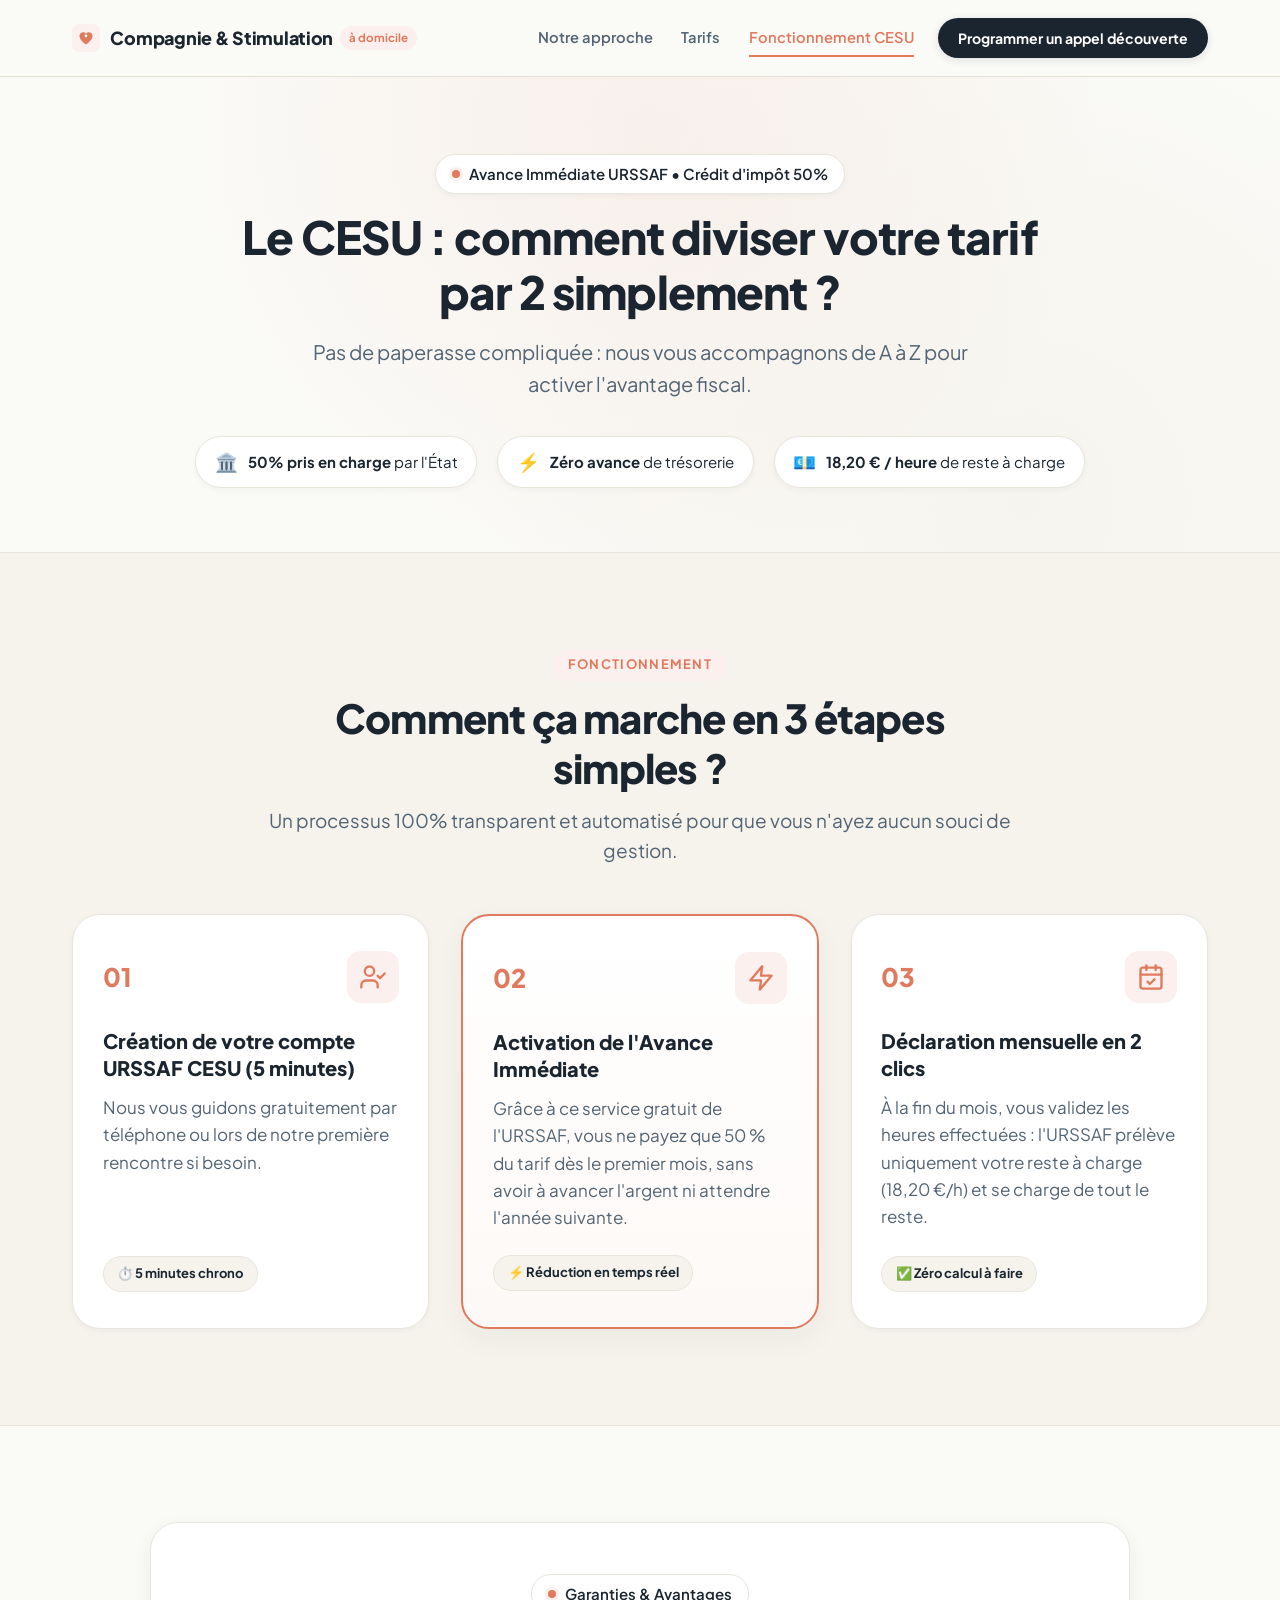
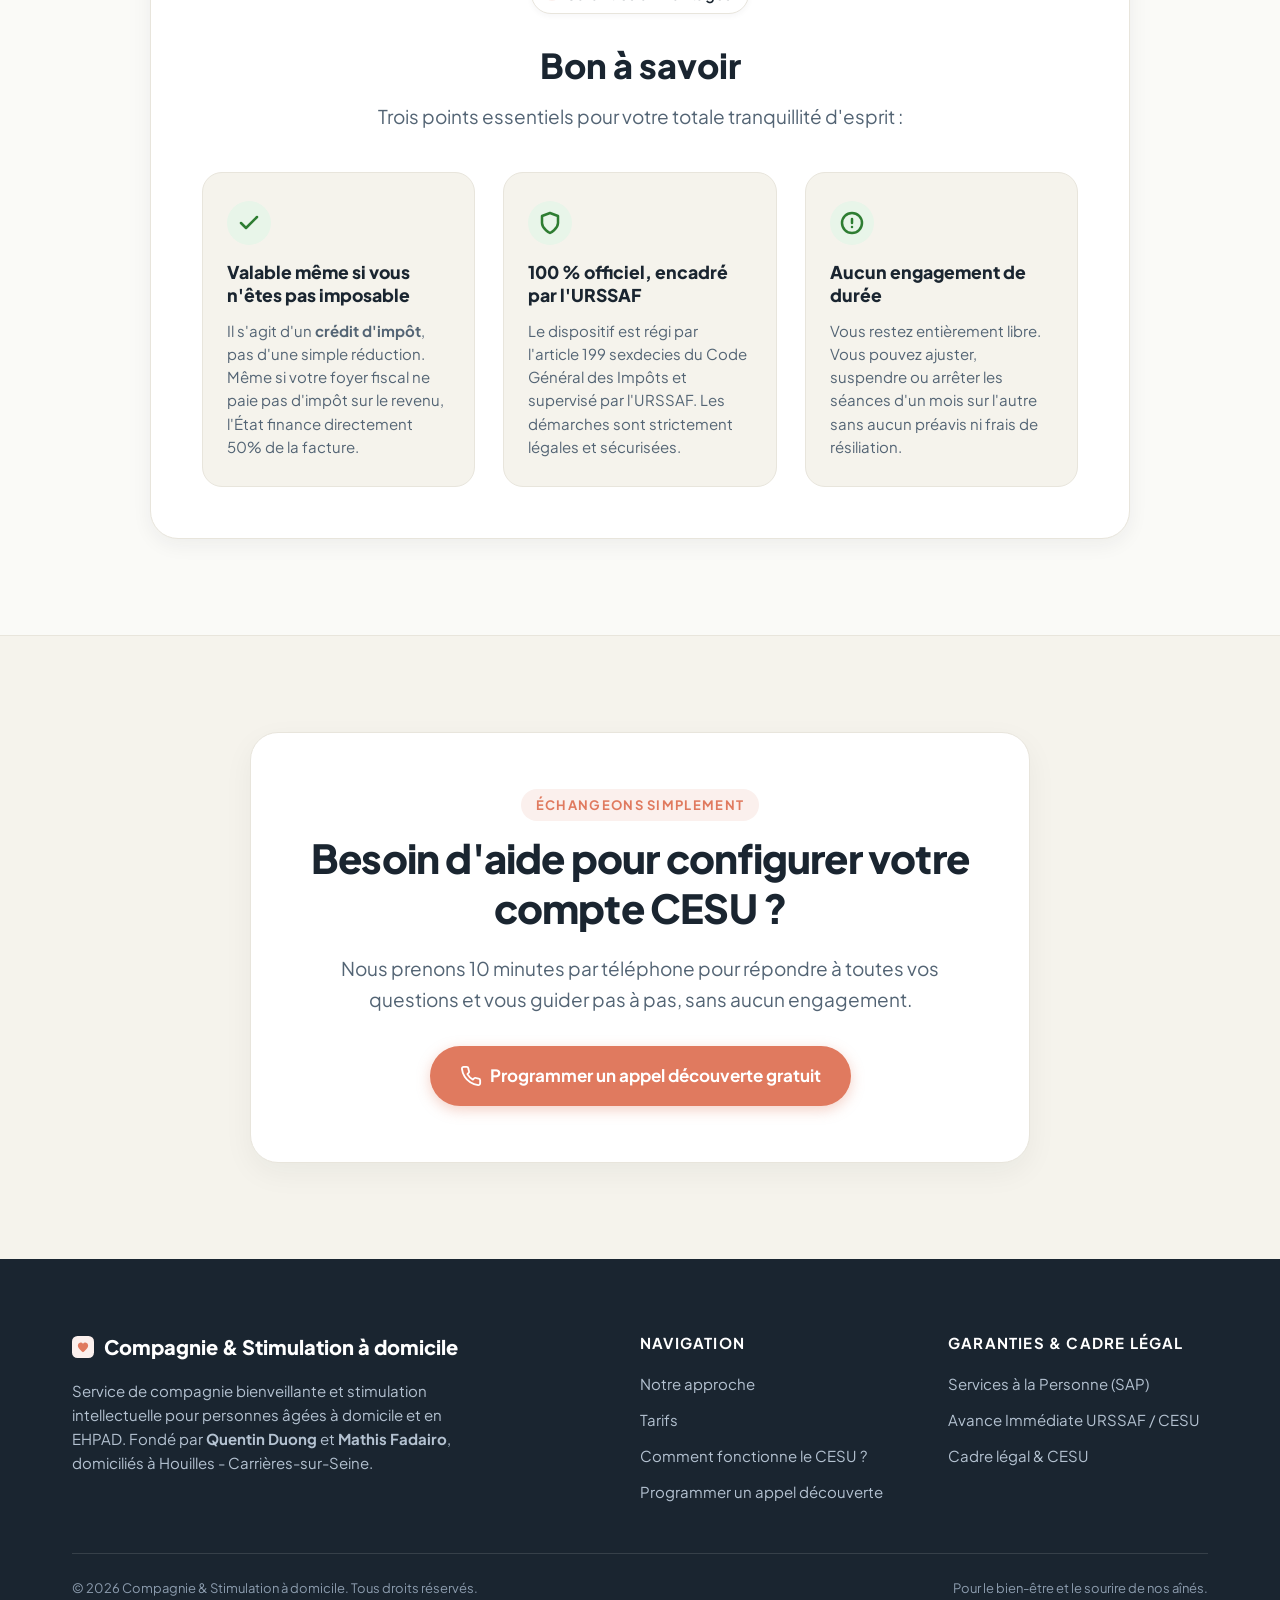
==== commit a586968c: "Refonte ergonomique et responsive de la barre de navigation (header)" ====
--- a/cesu.html
+++ b/cesu.html
@@ -11,7 +11,7 @@
   <link rel="preconnect" href="https://fonts.gstatic.com" crossorigin>
   <link href="https://fonts.googleapis.com/css2?family=Plus+Jakarta+Sans:wght@400;500;600;700;800&display=swap" rel="stylesheet">
   
-  <link rel="stylesheet" href="style.css?v=3">
+  <link rel="stylesheet" href="style.css?v=4">
 </head>
 <body>
 
@@ -26,7 +26,7 @@
             <circle cx="16" cy="13.5" r="1.5" fill="#FFFFFF" />
           </svg>
         </span>
-        <span class="logo-text">Compagnie &amp; Stimulation à domicile</span>
+        <span class="logo-text">Compagnie &amp; Stimulation <span class="logo-badge">à domicile</span></span>
       </a>
 
       <!-- Desktop & Mobile Navigation Menu -->
@@ -34,7 +34,7 @@
         <ul class="nav-links">
           <li><a href="index.html#approche" class="nav-link">Notre approche</a></li>
           <li><a href="index.html#tarifs" class="nav-link">Tarifs</a></li>
-          <li><a href="cesu.html" class="nav-link active">Comment fonctionne le CESU ?</a></li>
+          <li><a href="cesu.html" class="nav-link active" title="Comment fonctionne le CESU et l'Avance Immédiate ?">Fonctionnement CESU</a></li>
           <li><a href="index.html#contact" class="nav-link nav-link-cta">Programmer un appel découverte</a></li>
         </ul>
       </nav>
--- a/style.css
+++ b/style.css
@@ -307,16 +307,16 @@
   position: sticky;
   top: 0;
   z-index: 100;
-  background-color: rgba(250, 250, 247, 0.92);
-  backdrop-filter: blur(12px);
-  -webkit-backdrop-filter: blur(12px);
-  border-bottom: 1px solid rgba(232, 229, 220, 0.8);
+  background-color: rgba(250, 250, 247, 0.95);
+  backdrop-filter: blur(14px);
+  -webkit-backdrop-filter: blur(14px);
+  border-bottom: 1px solid rgba(220, 215, 201, 0.75);
   transition: all var(--transition-fast);
 }
 
 .site-header.scrolled {
-  background-color: rgba(255, 255, 255, 0.96);
-  box-shadow: var(--shadow-sm);
+  background-color: rgba(255, 255, 255, 0.98);
+  box-shadow: 0 4px 20px rgba(26, 37, 48, 0.06);
 }
 
 .header-container {
@@ -324,26 +324,46 @@
   align-items: center;
   justify-content: space-between;
   height: 4.75rem;
+  gap: 1.25rem;
 }
 
 .brand-logo {
   display: flex;
   align-items: center;
-  gap: 0.75rem;
+  gap: 0.65rem;
   text-decoration: none;
+  flex-shrink: 0;
+  white-space: nowrap;
 }
 
 .logo-icon {
   display: flex;
   align-items: center;
   justify-content: center;
+  flex-shrink: 0;
 }
 
 .logo-text {
-  font-size: 1.25rem;
+  font-size: 1.12rem;
   font-weight: 800;
   color: var(--color-navy);
-  letter-spacing: -0.02em;
+  letter-spacing: -0.015em;
+  display: inline-flex;
+  align-items: center;
+  gap: 0.45rem;
+  white-space: nowrap;
+}
+
+.logo-badge {
+  display: inline-block;
+  font-size: 0.72rem;
+  font-weight: 700;
+  color: var(--color-primary);
+  background-color: var(--color-primary-light);
+  padding: 0.15rem 0.55rem;
+  border-radius: var(--radius-full);
+  letter-spacing: 0;
+  white-space: nowrap;
 }
 
 /* Desktop Navigation */
@@ -355,16 +375,21 @@
 .nav-links {
   display: flex;
   align-items: center;
-  gap: 1.5rem;
+  gap: clamp(0.85rem, 1.6vw, 1.75rem);
+  margin: 0;
+  padding: 0;
 }
 
 .nav-link {
-  font-size: var(--font-size-base);
+  font-size: 0.92rem;
   font-weight: 600;
   color: var(--color-text-muted);
-  padding: 0.5rem 0.25rem;
+  padding: 0.45rem 0.25rem;
   position: relative;
+  white-space: nowrap;
   transition: color var(--transition-fast);
+  display: inline-flex;
+  align-items: center;
 }
 
 .nav-link:hover,
@@ -376,36 +401,45 @@
   content: '';
   position: absolute;
   bottom: 0;
-  left: 0;
-  width: 0;
+  left: 0.25rem;
+  right: 0.25rem;
   height: 2px;
   background-color: var(--color-primary);
-  transition: width var(--transition-fast);
+  transform: scaleX(0);
+  transform-origin: center;
+  transition: transform var(--transition-fast);
 }
 
 .nav-link:hover::after,
 .nav-link.active::after {
-  width: 100%;
+  transform: scaleX(1);
 }
 
 .nav-link-cta {
   background-color: var(--color-navy);
   color: #FFFFFF !important;
-  padding: 0.6rem 1.35rem;
+  font-size: 0.88rem;
+  font-weight: 700;
+  padding: 0.55rem 1.25rem;
   border-radius: var(--radius-full);
+  white-space: nowrap;
+  display: inline-flex;
+  align-items: center;
+  box-shadow: 0 2px 8px rgba(26, 37, 48, 0.12);
   transition: all var(--transition-fast);
 }
 
 .nav-link-cta::after {
-  display: none;
+  display: none !important;
 }
 
 .nav-link-cta:hover {
   background-color: var(--color-primary);
   transform: translateY(-1px);
-}
-
-/* Mobile Hamburger */
+  box-shadow: 0 4px 14px rgba(224, 122, 95, 0.35);
+}
+
+/* Mobile Hamburger Toggle */
 .nav-toggle {
   display: none;
   background: none;
@@ -416,6 +450,12 @@
   justify-content: space-around;
   width: 40px;
   height: 40px;
+  border-radius: var(--radius-md);
+  transition: background-color var(--transition-fast);
+}
+
+.nav-toggle:hover {
+  background-color: rgba(0, 0, 0, 0.04);
 }
 
 .hamburger-bar {
@@ -426,7 +466,8 @@
   transition: transform var(--transition-fast), opacity var(--transition-fast);
 }
 
-@media (max-width: 1080px) {
+/* Responsive Navigation Breakpoint: cleanly switches to drawer at 1040px */
+@media (max-width: 1040px) {
   .nav-toggle {
     display: flex;
   }
@@ -436,14 +477,16 @@
     top: 4.75rem;
     left: 0;
     width: 100%;
-    background-color: var(--color-surface);
+    background-color: rgba(255, 255, 255, 0.98);
+    backdrop-filter: blur(16px);
+    -webkit-backdrop-filter: blur(16px);
     border-bottom: 1px solid var(--color-border);
-    box-shadow: var(--shadow-lg);
-    padding: 1.5rem 2rem 2rem;
+    box-shadow: 0 12px 32px rgba(26, 37, 48, 0.12);
+    padding: 1.5rem 1.75rem 2rem;
     transform: translateY(-120%);
     opacity: 0;
     visibility: hidden;
-    transition: all var(--transition-normal);
+    transition: transform 0.28s cubic-bezier(0.16, 1, 0.3, 1), opacity 0.2s ease, visibility 0.28s ease;
   }
 
   .main-nav.is-open {
@@ -455,18 +498,32 @@
   .nav-links {
     flex-direction: column;
     align-items: stretch;
-    gap: 1.25rem;
+    gap: 0.75rem;
     text-align: center;
   }
 
   .nav-link {
-    font-size: 1.15rem;
-    padding: 0.75rem;
+    font-size: 1.05rem;
+    padding: 0.85rem 1rem;
+    border-radius: var(--radius-md);
+    justify-content: center;
+  }
+
+  .nav-link:hover,
+  .nav-link.active {
+    background-color: var(--color-surface);
+  }
+
+  .nav-link::after {
+    display: none !important;
   }
 
   .nav-link-cta {
-    display: block;
-    margin-top: 0.5rem;
+    display: flex;
+    justify-content: center;
+    margin-top: 0.75rem;
+    padding: 0.85rem 1.5rem;
+    font-size: 1rem;
   }
 
   /* Hamburger transform animation */
@@ -478,6 +535,16 @@
   }
   .nav-toggle[aria-expanded="true"] .hamburger-bar:nth-child(3) {
     transform: translateY(-7px) rotate(-45deg);
+  }
+}
+
+/* On small mobile screens (< 580px), hide the badge so the brand never overflows */
+@media (max-width: 580px) {
+  .logo-text {
+    font-size: 1.02rem;
+  }
+  .logo-badge {
+    display: none;
   }
 }
 
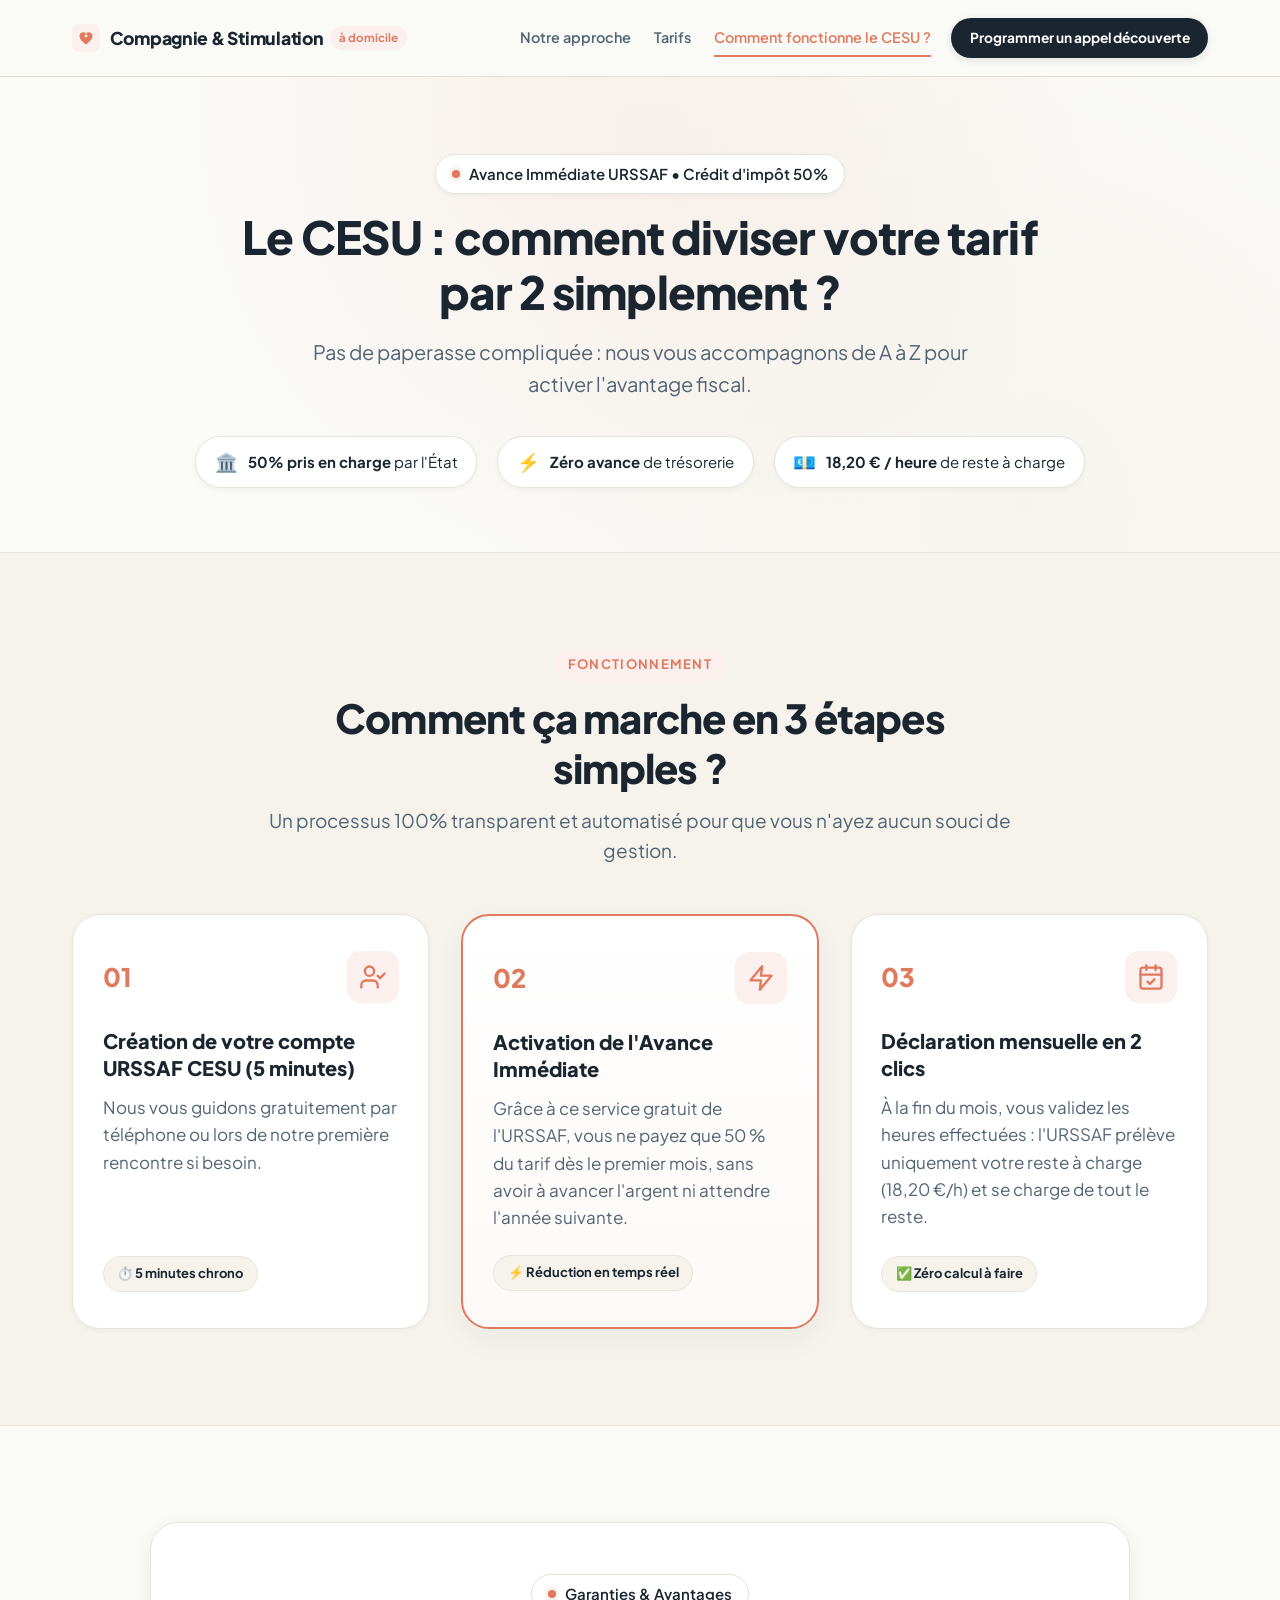
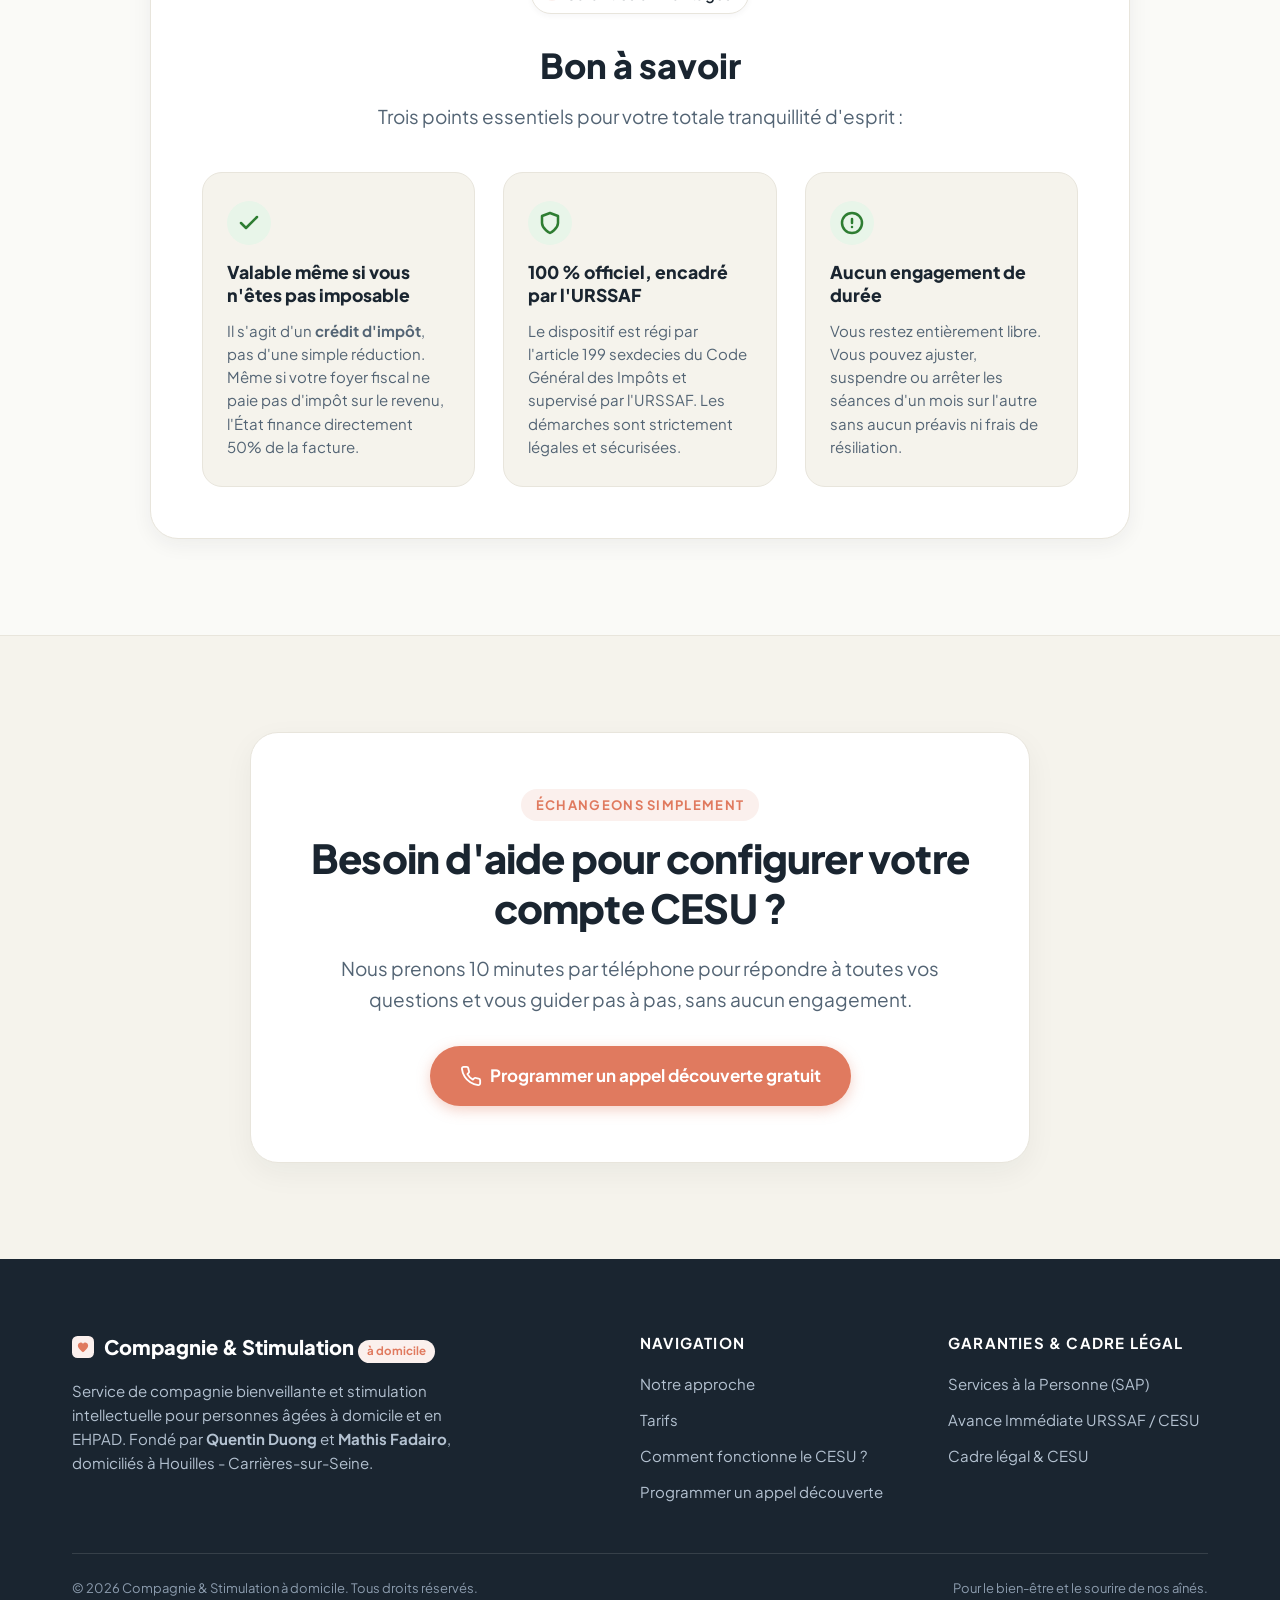
==== commit fce0c66a: "Actualisation complète cesu.html et index.html avec cache-busting v5 et libellé officiel" ====
--- a/cesu.html
+++ b/cesu.html
@@ -11,7 +11,7 @@
   <link rel="preconnect" href="https://fonts.gstatic.com" crossorigin>
   <link href="https://fonts.googleapis.com/css2?family=Plus+Jakarta+Sans:wght@400;500;600;700;800&display=swap" rel="stylesheet">
   
-  <link rel="stylesheet" href="style.css?v=4">
+  <link rel="stylesheet" href="style.css?v=5">
 </head>
 <body>
 
@@ -34,7 +34,7 @@
         <ul class="nav-links">
           <li><a href="index.html#approche" class="nav-link">Notre approche</a></li>
           <li><a href="index.html#tarifs" class="nav-link">Tarifs</a></li>
-          <li><a href="cesu.html" class="nav-link active" title="Comment fonctionne le CESU et l'Avance Immédiate ?">Fonctionnement CESU</a></li>
+          <li><a href="cesu.html?v=5" class="nav-link active" title="Comment fonctionne le CESU et l'Avance Immédiate ?">Comment fonctionne le CESU ?</a></li>
           <li><a href="index.html#contact" class="nav-link nav-link-cta">Programmer un appel découverte</a></li>
         </ul>
       </nav>
@@ -253,7 +253,7 @@
                 <path d="M16 23.5s-7.5-4.875-7.5-9.75a4.25 4.25 0 0 1 7.5-2.65 4.25 4.25 0 0 1 7.5 2.65C23.5 18.625 16 23.5 16 23.5z" fill="var(--color-primary)" />
               </svg>
             </span>
-            <span class="footer-brand-title">Compagnie &amp; Stimulation à domicile</span>
+            <span class="footer-brand-title">Compagnie &amp; Stimulation <span class="logo-badge">à domicile</span></span>
           </div>
           <p class="footer-description">
             Service de compagnie bienveillante et stimulation intellectuelle pour personnes âgées à domicile et en EHPAD. Fondé par <strong>Quentin Duong</strong> et <strong>Mathis Fadairo</strong>, domiciliés à Houilles - Carrières-sur-Seine.
@@ -265,7 +265,7 @@
           <ul class="footer-links">
             <li><a href="index.html#approche">Notre approche</a></li>
             <li><a href="index.html#tarifs">Tarifs</a></li>
-            <li><a href="cesu.html">Comment fonctionne le CESU ?</a></li>
+            <li><a href="cesu.html?v=5">Comment fonctionne le CESU ?</a></li>
             <li><a href="index.html#contact">Programmer un appel découverte</a></li>
           </ul>
         </div>
@@ -311,6 +311,6 @@
     </div>
   </dialog>
 
-  <script src="script.js?v=3"></script>
+  <script src="script.js?v=5"></script>
 </body>
 </html>
--- a/style.css
+++ b/style.css
@@ -324,13 +324,13 @@
   align-items: center;
   justify-content: space-between;
   height: 4.75rem;
-  gap: 1.25rem;
+  gap: 1rem;
 }
 
 .brand-logo {
   display: flex;
   align-items: center;
-  gap: 0.65rem;
+  gap: 0.6rem;
   text-decoration: none;
   flex-shrink: 0;
   white-space: nowrap;
@@ -344,13 +344,13 @@
 }
 
 .logo-text {
-  font-size: 1.12rem;
+  font-size: 1.1rem;
   font-weight: 800;
   color: var(--color-navy);
   letter-spacing: -0.015em;
   display: inline-flex;
   align-items: center;
-  gap: 0.45rem;
+  gap: 0.4rem;
   white-space: nowrap;
 }
 
@@ -375,16 +375,16 @@
 .nav-links {
   display: flex;
   align-items: center;
-  gap: clamp(0.85rem, 1.6vw, 1.75rem);
+  gap: clamp(0.65rem, 1.3vw, 1.4rem);
   margin: 0;
   padding: 0;
 }
 
 .nav-link {
-  font-size: 0.92rem;
+  font-size: 0.9rem;
   font-weight: 600;
   color: var(--color-text-muted);
-  padding: 0.45rem 0.25rem;
+  padding: 0.45rem 0.2rem;
   position: relative;
   white-space: nowrap;
   transition: color var(--transition-fast);
@@ -401,8 +401,8 @@
   content: '';
   position: absolute;
   bottom: 0;
-  left: 0.25rem;
-  right: 0.25rem;
+  left: 0.2rem;
+  right: 0.2rem;
   height: 2px;
   background-color: var(--color-primary);
   transform: scaleX(0);
@@ -418,9 +418,9 @@
 .nav-link-cta {
   background-color: var(--color-navy);
   color: #FFFFFF !important;
-  font-size: 0.88rem;
-  font-weight: 700;
-  padding: 0.55rem 1.25rem;
+  font-size: 0.86rem;
+  font-weight: 700;
+  padding: 0.55rem 1.15rem;
   border-radius: var(--radius-full);
   white-space: nowrap;
   display: inline-flex;
@@ -466,8 +466,8 @@
   transition: transform var(--transition-fast), opacity var(--transition-fast);
 }
 
-/* Responsive Navigation Breakpoint: cleanly switches to drawer at 1040px */
-@media (max-width: 1040px) {
+/* Responsive Navigation Breakpoint: cleanly switches to drawer at 1080px */
+@media (max-width: 1080px) {
   .nav-toggle {
     display: flex;
   }
